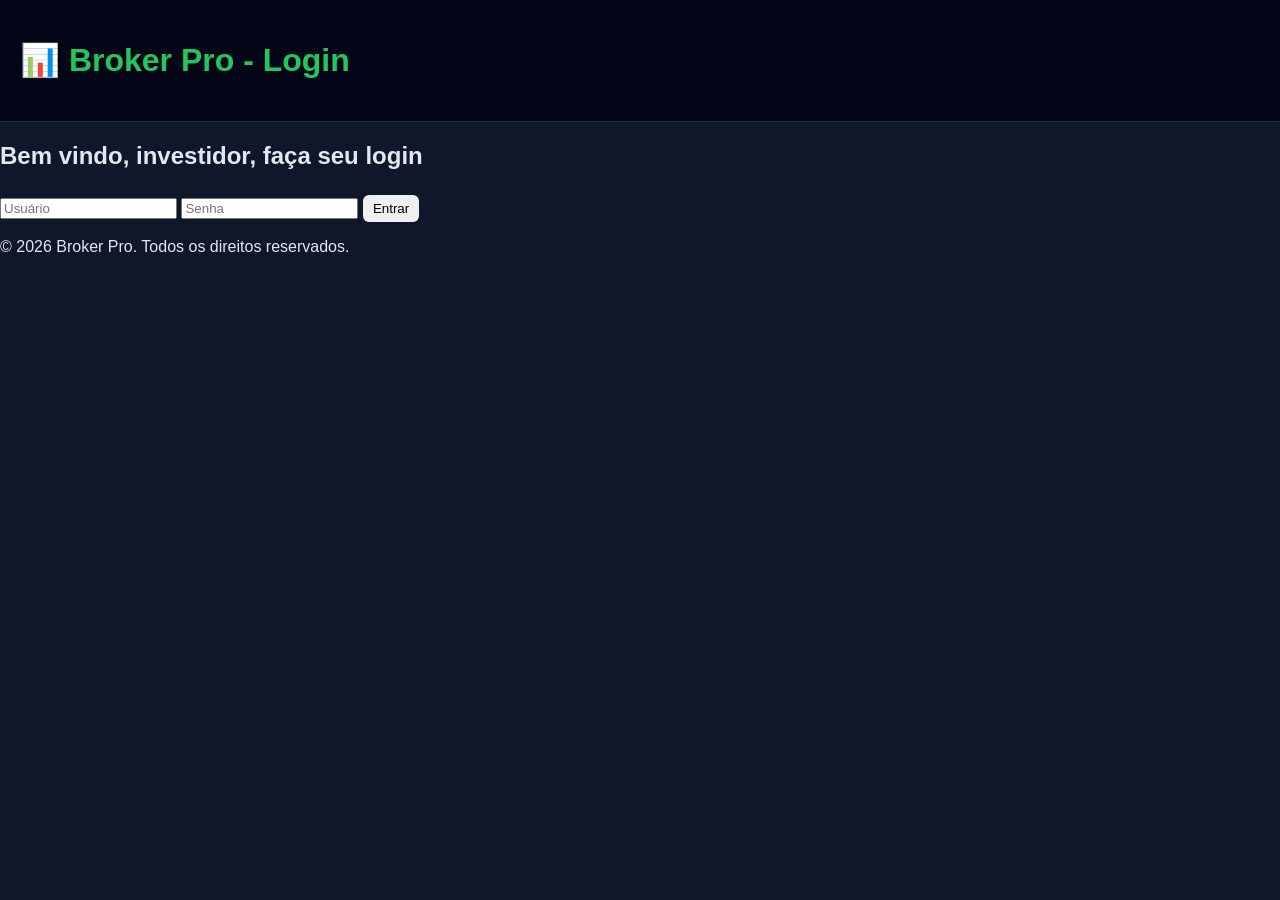
==== login.html @ 835faa0b "login" ====
<!DOCTYPE html>
<html lang="pt-BR">
<head>
  <meta charset="UTF-8">
  <title>Broker Pro</title>
  <link rel="stylesheet" href="style.css">
</head>
<body>

  <header class="login-centra">
    <h1>📊 Broker Pro - Login</h1>
  </header>

  <section class="login-form">
    <h2>Bem vindo, investidor, faça seu login</h2>
      <form class = formpadrao>
        <input class="input-login" type="text" id="username" placeholder="Usuário" required>
        <input class="input-login" type="password" id="password" placeholder="Senha" required>
        <button class="button-login" type="submit">Entrar</button>
      </form>
  </section>


  <script src="script.js"></script>

  <footer>
    <p>&copy; 2026 Broker Pro. Todos os direitos reservados.</p>
  </footer>
</body>
</html>
---- style.css ----
body {
  margin: 0;
  font-family: 'Segoe UI', Arial;
  background: #0f172a;
  color: #e2e8f0;
}

header {
  display: flex;
  justify-content: space-between;
  align-items: center;
  padding: 20px;
  background: #020617;
  border-bottom: 1px solid #1e293b;
}

h1 {
  color: #22c55e;
}

.saldo-box {
  font-size: 18px;
  background: #020617;
  padding: 10px 20px;
  border-radius: 10px;
  border: 1px solid #1e293b;
}

main {
  display: flex;
  gap: 20px;
  padding: 20px;
}

section {
  flex: 1;
}

.grid {
  display: grid;
  grid-template-columns: repeat(auto-fill, minmax(200px, 1fr));
  gap: 15px;
}

.card {
  background: #020617;
  padding: 15px;
  border-radius: 12px;
  border: 1px solid #1e293b;
  transition: 0.2s;
}

.card:hover {
  transform: scale(1.02);
}

.nome {
  font-size: 18px;
  font-weight: bold;
}

.preco {
  margin: 10px 0;
  font-size: 16px;
}

.variacao.up {
  color: #22c55e;
}

.variacao.down {
  color: #ef4444;
}

button {
  margin-top: 5px;
  padding: 6px 10px;
  border: none;
  border-radius: 6px;
  cursor: pointer;
}

.buy {
  background: #22c55e;
  color: white;
}

.sell {
  background: #ef4444;
  color: white;
}

.carteira-item {
  background: #020617;
  padding: 10px;
  border-radius: 10px;
  margin-bottom: 10px;
  border: 1px solid #1e293b;
}
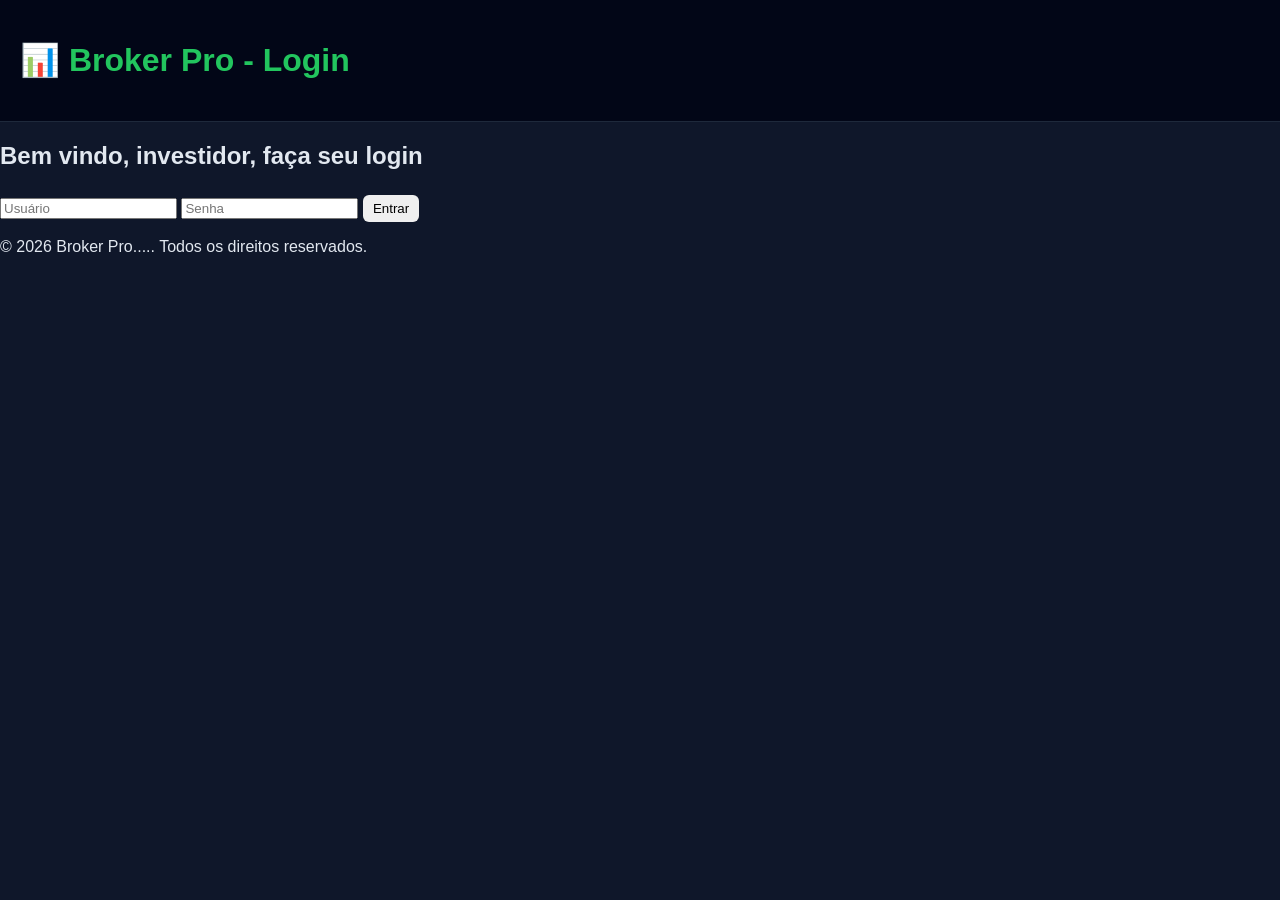
==== commit 529cf553: "teste" ====
--- a/login.html
+++ b/login.html
@@ -24,7 +24,7 @@
   <script src="script.js"></script>
 
   <footer>
-    <p>&copy; 2026 Broker Pro. Todos os direitos reservados.</p>
+    <p>&copy; 2026 Broker Pro..... Todos os direitos reservados.</p>
   </footer>
 </body>
 </html>
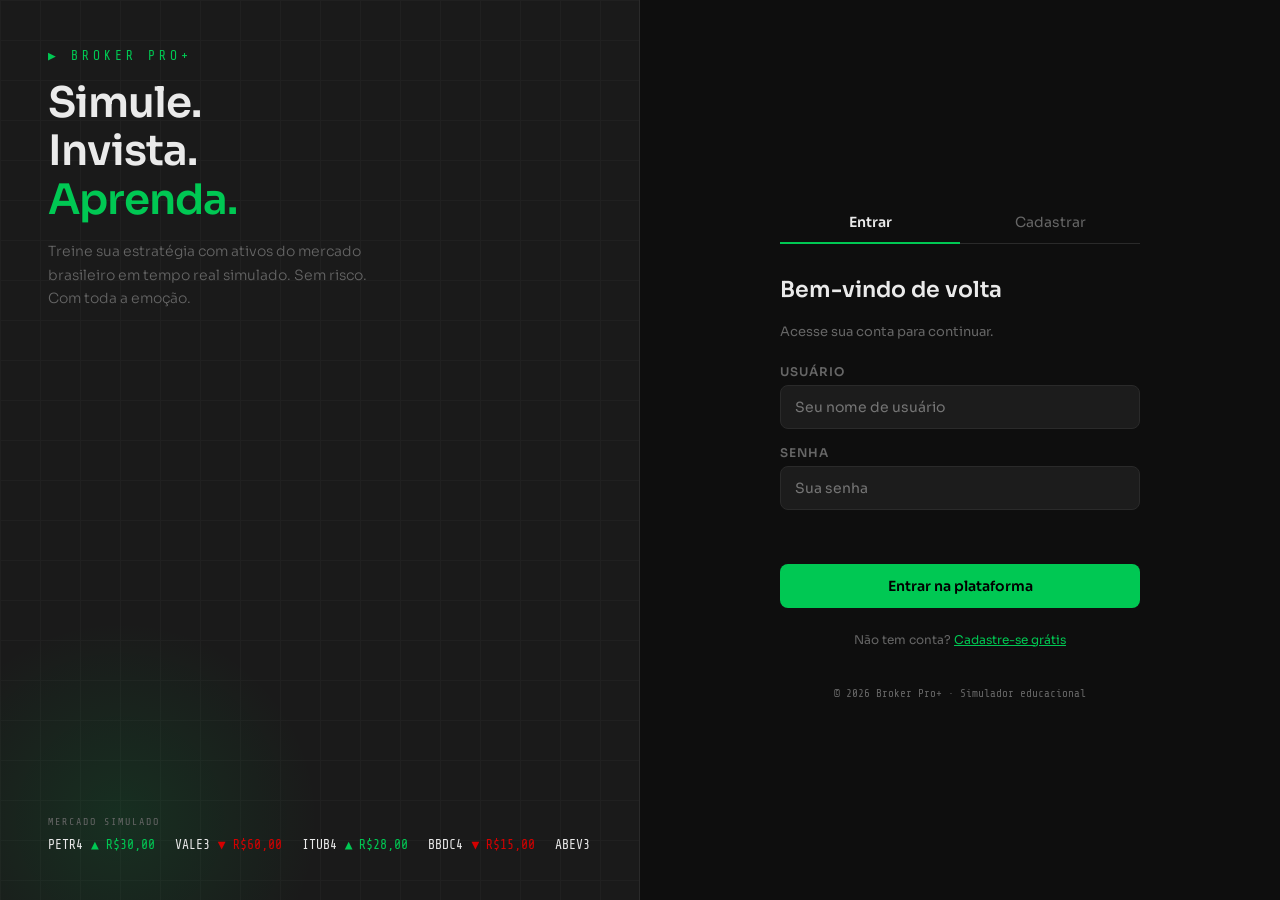
==== commit 666efa2e: "login 2.0" ====
--- a/login.html
+++ b/login.html
@@ -2,29 +2,550 @@
 <html lang="pt-BR">
 <head>
   <meta charset="UTF-8">
-  <title>Broker Pro</title>
-  <link rel="stylesheet" href="style.css">
+  <meta name="viewport" content="width=device-width, initial-scale=1.0">
+  <title>Broker Pro+ | Acesso</title>
+  <link rel="preconnect" href="https://fonts.googleapis.com">
+  <link href="https://fonts.googleapis.com/css2?family=Share+Tech+Mono&family=Sora:wght@300;400;600&display=swap" rel="stylesheet">
+  <style>
+    /* ─── RESET / BASE ─────────────────────────────────────── */
+    *, *::before, *::after { box-sizing: border-box; margin: 0; padding: 0; }
+
+    :root {
+      --bg:       #0e0e0e;
+      --surface:  #1a1a1a;
+      --card:     #1c1c1c;
+      --border:   #2a2a2a;
+      --accent:   #00c853;
+      --accent-d: #00963e;
+      --danger:   #d50000;
+      --text:     #eaeaea;
+      --muted:    #666;
+      --mono:     'Share Tech Mono', monospace;
+      --sans:     'Sora', sans-serif;
+    }
+
+    body {
+      font-family: var(--sans);
+      background: var(--bg);
+      color: var(--text);
+      min-height: 100vh;
+      display: grid;
+      grid-template-columns: 1fr 1fr;
+    }
+
+    /* ─── LEFT PANEL ────────────────────────────────────────── */
+    .panel-left {
+      background: var(--surface);
+      border-right: 1px solid var(--border);
+      display: flex;
+      flex-direction: column;
+      justify-content: space-between;
+      padding: 48px;
+      position: relative;
+      overflow: hidden;
+    }
+
+    /* Decorative grid lines */
+    .panel-left::before {
+      content: '';
+      position: absolute;
+      inset: 0;
+      background-image:
+        linear-gradient(var(--border) 1px, transparent 1px),
+        linear-gradient(90deg, var(--border) 1px, transparent 1px);
+      background-size: 40px 40px;
+      opacity: 0.4;
+    }
+
+    /* Glowing accent circle */
+    .panel-left::after {
+      content: '';
+      position: absolute;
+      bottom: -120px;
+      left: -80px;
+      width: 400px;
+      height: 400px;
+      border-radius: 50%;
+      background: radial-gradient(circle, rgba(0,200,83,0.12) 0%, transparent 70%);
+      pointer-events: none;
+    }
+
+    .brand {
+      position: relative;
+      z-index: 1;
+    }
+
+    .brand-logo {
+      font-family: var(--mono);
+      font-size: 13px;
+      color: var(--accent);
+      letter-spacing: 4px;
+      text-transform: uppercase;
+      margin-bottom: 16px;
+    }
+
+    .brand-title {
+      font-size: 42px;
+      font-weight: 600;
+      line-height: 1.15;
+      letter-spacing: -1px;
+    }
+
+    .brand-title span {
+      color: var(--accent);
+    }
+
+    .brand-sub {
+      margin-top: 16px;
+      font-size: 14px;
+      font-weight: 300;
+      color: var(--muted);
+      line-height: 1.7;
+      max-width: 320px;
+    }
+
+    /* Ticker tape */
+    .ticker-wrap {
+      position: relative;
+      z-index: 1;
+      overflow: hidden;
+    }
+
+    .ticker-label {
+      font-family: var(--mono);
+      font-size: 10px;
+      color: var(--muted);
+      letter-spacing: 2px;
+      margin-bottom: 10px;
+    }
+
+    .ticker-row {
+      display: flex;
+      gap: 20px;
+      animation: ticker-scroll 18s linear infinite;
+      white-space: nowrap;
+    }
+
+    @keyframes ticker-scroll {
+      0%   { transform: translateX(0); }
+      100% { transform: translateX(-50%); }
+    }
+
+    .ticker-item {
+      font-family: var(--mono);
+      font-size: 13px;
+      display: flex;
+      align-items: center;
+      gap: 8px;
+      flex-shrink: 0;
+    }
+
+    .ticker-name { color: var(--text); }
+    .ticker-up   { color: var(--accent); }
+    .ticker-dn   { color: var(--danger); }
+
+    /* ─── RIGHT PANEL ───────────────────────────────────────── */
+    .panel-right {
+      display: flex;
+      flex-direction: column;
+      justify-content: center;
+      align-items: center;
+      padding: 48px 64px;
+    }
+
+    .form-container {
+      width: 100%;
+      max-width: 360px;
+    }
+
+    /* Tab switcher */
+    .tabs {
+      display: flex;
+      gap: 0;
+      margin-bottom: 32px;
+      border-bottom: 1px solid var(--border);
+    }
+
+    .tab-btn {
+      flex: 1;
+      background: none;
+      border: none;
+      color: var(--muted);
+      font-family: var(--sans);
+      font-size: 14px;
+      font-weight: 400;
+      padding: 12px;
+      cursor: pointer;
+      position: relative;
+      transition: color 0.2s;
+    }
+
+    .tab-btn::after {
+      content: '';
+      position: absolute;
+      bottom: -1px;
+      left: 0;
+      right: 0;
+      height: 2px;
+      background: var(--accent);
+      transform: scaleX(0);
+      transition: transform 0.25s;
+    }
+
+    .tab-btn.active {
+      color: var(--text);
+      font-weight: 600;
+    }
+
+    .tab-btn.active::after {
+      transform: scaleX(1);
+    }
+
+    /* Forms */
+    .form-panel {
+      display: none;
+      flex-direction: column;
+      gap: 16px;
+      animation: fade-in 0.25s ease;
+    }
+
+    .form-panel.active {
+      display: flex;
+    }
+
+    @keyframes fade-in {
+      from { opacity: 0; transform: translateY(8px); }
+      to   { opacity: 1; transform: translateY(0); }
+    }
+
+    .form-title {
+      font-size: 22px;
+      font-weight: 600;
+      margin-bottom: 4px;
+    }
+
+    .form-subtitle {
+      font-size: 13px;
+      color: var(--muted);
+      margin-bottom: 8px;
+    }
+
+    .field-group {
+      display: flex;
+      flex-direction: column;
+      gap: 6px;
+    }
+
+    .field-group label {
+      font-size: 12px;
+      font-weight: 600;
+      letter-spacing: 1px;
+      text-transform: uppercase;
+      color: var(--muted);
+    }
+
+    .field-group input {
+      background: var(--card);
+      border: 1px solid var(--border);
+      border-radius: 8px;
+      color: var(--text);
+      font-family: var(--sans);
+      font-size: 14px;
+      padding: 12px 14px;
+      width: 100%;
+      transition: border-color 0.2s, box-shadow 0.2s;
+      outline: none;
+    }
+
+    .field-group input:focus {
+      border-color: var(--accent);
+      box-shadow: 0 0 0 3px rgba(0,200,83,0.12);
+    }
+
+    .btn-primary {
+      background: var(--accent);
+      color: #000;
+      font-family: var(--sans);
+      font-size: 14px;
+      font-weight: 600;
+      border: none;
+      border-radius: 8px;
+      padding: 13px;
+      cursor: pointer;
+      width: 100%;
+      transition: background 0.2s, transform 0.1s;
+      margin-top: 4px;
+    }
+
+    .btn-primary:hover  { background: var(--accent-d); }
+    .btn-primary:active { transform: scale(0.98); }
+
+    /* Message */
+    .msg {
+      font-size: 13px;
+      min-height: 18px;
+      text-align: center;
+      border-radius: 6px;
+      padding: 6px 0;
+      opacity: 0;
+      transition: opacity 0.3s;
+    }
+
+    .msg.visible { opacity: 1; }
+    .msg.ok      { color: var(--accent); }
+    .msg.err     { color: var(--danger); }
+
+    /* Footer link */
+    .alt-link {
+      text-align: center;
+      font-size: 12px;
+      color: var(--muted);
+      margin-top: 8px;
+    }
+
+    .alt-link button {
+      background: none;
+      border: none;
+      color: var(--accent);
+      font-family: var(--sans);
+      font-size: 12px;
+      cursor: pointer;
+      text-decoration: underline;
+    }
+
+    /* Bottom credit */
+    .credit {
+      margin-top: 40px;
+      font-family: var(--mono);
+      font-size: 11px;
+      color: var(--muted);
+      text-align: center;
+    }
+
+    /* ─── RESPONSIVE ────────────────────────────────────────── */
+    @media (max-width: 720px) {
+      body { grid-template-columns: 1fr; }
+      .panel-left { display: none; }
+      .panel-right { padding: 40px 24px; }
+    }
+  </style>
+    <script>
+  const form = document.querySelector(".formpadrao");
+
+  form.addEventListener("submit", function(e) {
+    e.preventDefault();
+
+    const user = document.getElementById("username").value;
+    const pass = document.getElementById("password").value;
+
+    // validação simples
+    if (user === "admin" && pass === "123") {
+      window.location.href = "index.html";
+    } else {
+      alert("Login inválido");
+    }
+  });
+    </script>
 </head>
 <body>
 
-  <header class="login-centra">
-    <h1>📊 Broker Pro - Login</h1>
-  </header>
-
-  <section class="login-form">
-    <h2>Bem vindo, investidor, faça seu login</h2>
-      <form class = formpadrao>
-        <input class="input-login" type="text" id="username" placeholder="Usuário" required>
-        <input class="input-login" type="password" id="password" placeholder="Senha" required>
-        <button class="button-login" type="submit">Entrar</button>
-      </form>
-  </section>
-
-
-  <script src="script.js"></script>
-
-  <footer>
-    <p>&copy; 2026 Broker Pro..... Todos os direitos reservados.</p>
-  </footer>
+  <!-- ═══ LEFT PANEL ═══════════════════════════════════════════ -->
+  <div class="panel-left">
+
+    <div class="brand">
+      <p class="brand-logo">▶ Broker Pro+</p>
+      <h1 class="brand-title">Simule.<br>Invista.<br><span>Aprenda.</span></h1>
+      <p class="brand-sub">
+        Treine sua estratégia com ativos do mercado brasileiro em tempo real simulado.
+        Sem risco. Com toda a emoção.
+      </p>
+    </div>
+
+    <div class="ticker-wrap">
+      <p class="ticker-label">MERCADO SIMULADO</p>
+      <!-- duplicated for infinite scroll -->
+      <div class="ticker-row" id="tickerRow">
+        <span class="ticker-item"><span class="ticker-name">PETR4</span><span class="ticker-up">▲ R$30,00</span></span>
+        <span class="ticker-item"><span class="ticker-name">VALE3</span><span class="ticker-dn">▼ R$60,00</span></span>
+        <span class="ticker-item"><span class="ticker-name">ITUB4</span><span class="ticker-up">▲ R$28,00</span></span>
+        <span class="ticker-item"><span class="ticker-name">BBDC4</span><span class="ticker-dn">▼ R$15,00</span></span>
+        <span class="ticker-item"><span class="ticker-name">ABEV3</span><span class="ticker-up">▲ R$13,00</span></span>
+        <span class="ticker-item"><span class="ticker-name">WEGE3</span><span class="ticker-up">▲ R$40,00</span></span>
+        <span class="ticker-item"><span class="ticker-name">MGLU3</span><span class="ticker-dn">▼ R$ 5,00</span></span>
+        <!-- duplicate for seamless loop -->
+        <span class="ticker-item"><span class="ticker-name">PETR4</span><span class="ticker-up">▲ R$30,00</span></span>
+        <span class="ticker-item"><span class="ticker-name">VALE3</span><span class="ticker-dn">▼ R$60,00</span></span>
+        <span class="ticker-item"><span class="ticker-name">ITUB4</span><span class="ticker-up">▲ R$28,00</span></span>
+        <span class="ticker-item"><span class="ticker-name">BBDC4</span><span class="ticker-dn">▼ R$15,00</span></span>
+        <span class="ticker-item"><span class="ticker-name">ABEV3</span><span class="ticker-up">▲ R$13,00</span></span>
+        <span class="ticker-item"><span class="ticker-name">WEGE3</span><span class="ticker-up">▲ R$40,00</span></span>
+        <span class="ticker-item"><span class="ticker-name">MGLU3</span><span class="ticker-dn">▼ R$ 5,00</span></span>
+      </div>
+    </div>
+
+  </div>
+
+  <!-- ═══ RIGHT PANEL ══════════════════════════════════════════ -->
+  <div class="panel-right">
+    <div class="form-container">
+
+      <!-- Tabs -->
+      <div class="tabs">
+        <button class="tab-btn active" onclick="switchTab('login')">Entrar</button>
+        <button class="tab-btn" onclick="switchTab('register')">Cadastrar</button>
+      </div>
+
+      <!-- LOGIN FORM -->
+      <div class="form-panel active" id="panel-login">
+        <p class="form-title">Bem-vindo de volta</p>
+        <p class="form-subtitle">Acesse sua conta para continuar.</p>
+
+        <div class="field-group">
+          <label for="login-user">Usuário</label>
+          <input type="text" id="login-user" placeholder="Seu nome de usuário" autocomplete="username">
+        </div>
+
+        <div class="field-group">
+          <label for="login-pass">Senha</label>
+          <input type="password" id="login-pass" placeholder="Sua senha" autocomplete="current-password"
+                 onkeydown="if(event.key==='Enter') doLogin()">
+        </div>
+
+        <p class="msg" id="msg-login"></p>
+
+        <button class="btn-primary" onclick="doLogin()">Entrar na plataforma</button>
+
+        <p class="alt-link">
+          Não tem conta?
+          <button onclick="switchTab('register')">Cadastre-se grátis</button>
+        </p>
+      </div>
+
+      <!-- REGISTER FORM -->
+      <div class="form-panel" id="panel-register">
+        <p class="form-title">Criar conta</p>
+        <p class="form-subtitle">Você começa com R$ 10.000,00 de saldo virtual.</p>
+
+        <div class="field-group">
+          <label for="reg-user">Usuário</label>
+          <input type="text" id="reg-user" placeholder="Escolha um nome de usuário" autocomplete="username">
+        </div>
+
+        <div class="field-group">
+          <label for="reg-pass">Senha</label>
+          <input type="password" id="reg-pass" placeholder="Mínimo 6 caracteres para a senha" autocomplete="new-password"
+                 onkeydown="if(event.key==='Enter') doRegister()">
+        </div>
+
+        <p class="msg" id="msg-register"></p>
+
+        <button class="btn-primary" onclick="doRegister()">Criar minha conta</button>
+
+        <p class="alt-link">
+          Já tem conta?
+          <button onclick="switchTab('login')">Fazer login</button>
+        </p>
+      </div>
+
+      <p class="credit">© 2026 Broker Pro+ · Simulador educacional</p>
+    </div>
+  </div>
+
+  <script>
+    // ── Tab switcher ────────────────────────────────────────────
+    function switchTab(tab) {
+      document.querySelectorAll('.tab-btn').forEach((b, i) =>
+        b.classList.toggle('active', (tab === 'login' ? i === 0 : i === 1))
+      );
+      document.getElementById('panel-login').classList.toggle('active', tab === 'login');
+      document.getElementById('panel-register').classList.toggle('active', tab === 'register');
+      clearMsgs();
+    }
+
+    function clearMsgs() {
+      ['msg-login', 'msg-register'].forEach(id => {
+        const el = document.getElementById(id);
+        el.textContent = '';
+        el.className = 'msg';
+      });
+    }
+
+    function showMsg(id, text, type) {
+      const el = document.getElementById(id);
+      el.textContent = text;
+      el.className = `msg visible ${type}`;
+    }
+
+    // ── Auth helpers (mesmo formato do script.js) ───────────────
+    function getUsers() {
+      return JSON.parse(localStorage.getItem('users')) || {};
+    }
+
+    function saveUsers(users) {
+      localStorage.setItem('users', JSON.stringify(users));
+    }
+
+    // ── LOGIN ───────────────────────────────────────────────────
+    function doLogin() {
+      const u = document.getElementById('login-user').value.trim();
+      const p = document.getElementById('login-pass').value;
+
+      if (!u || !p) {
+        showMsg('msg-login', 'Preencha usuário e senha.', 'err');
+        return;
+      }
+
+      const users = getUsers();
+
+      if (users[u] && users[u].senha === p) {
+        // Armazena sessão e redireciona
+        sessionStorage.setItem('currentUser', u);
+        window.location.href = 'index.html';
+      } else {
+        showMsg('msg-login', 'Usuário ou senha incorretos.', 'err');
+      }
+    }
+
+    // ── REGISTER ────────────────────────────────────────────────
+    function doRegister() {
+      const u = document.getElementById('reg-user').value.trim();
+      const p = document.getElementById('reg-pass').value;
+
+      if (!u || !p) {
+        showMsg('msg-register', 'Preencha todos os campos.', 'err');
+        return;
+      }
+
+      if (p.length < 6) {
+        showMsg('msg-register', 'A senha precisa ter ao menos 6 caracteres.', 'err');
+        return;
+      }
+
+      const users = getUsers();
+
+      if (users[u]) {
+        showMsg('msg-register', 'Esse usuário já existe.', 'err');
+        return;
+      }
+
+      users[u] = {
+        senha: p,
+        saldo: 10000,
+        saldoInicial: 10000,
+        carteira: {},
+        historico: []
+      };
+
+      saveUsers(users);
+      showMsg('msg-register', '✔ Conta criada! Faça seu login.', 'ok');
+
+      // Preenche o login automaticamente e troca de aba após 1s
+      setTimeout(() => {
+        document.getElementById('login-user').value = u;
+        document.getElementById('login-pass').value = '';
+        switchTab('login');
+      }, 1200);
+    }
+  </script>
 </body>
 </html>
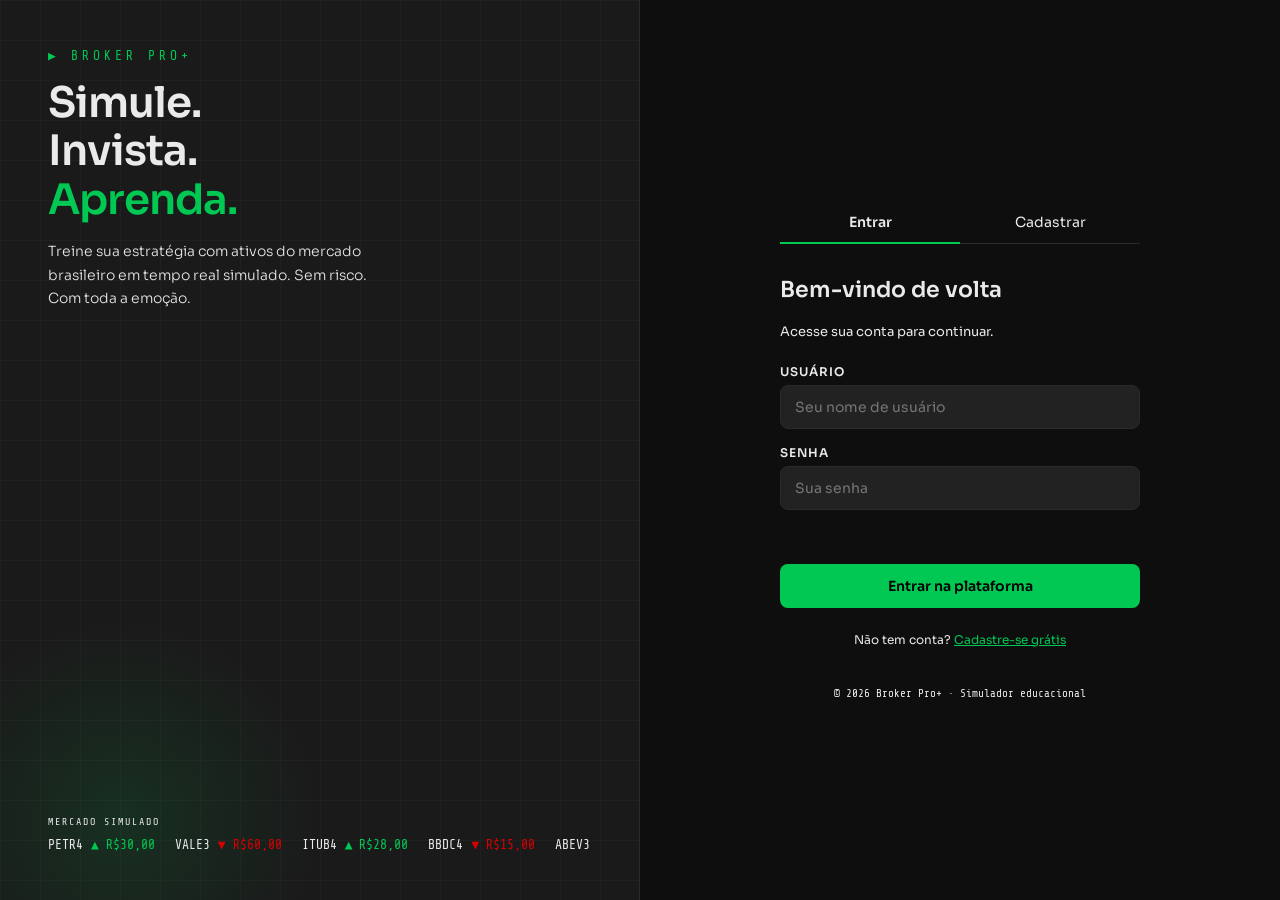
==== commit ee9ad559: "implementacao do mercado real" ====
--- a/login.html
+++ b/login.html
@@ -4,354 +4,11 @@
   <meta charset="UTF-8">
   <meta name="viewport" content="width=device-width, initial-scale=1.0">
   <title>Broker Pro+ | Acesso</title>
-  <link rel="preconnect" href="https://fonts.googleapis.com">
-  <link href="https://fonts.googleapis.com/css2?family=Share+Tech+Mono&family=Sora:wght@300;400;600&display=swap" rel="stylesheet">
-  <style>
-    /* ─── RESET / BASE ─────────────────────────────────────── */
-    *, *::before, *::after { box-sizing: border-box; margin: 0; padding: 0; }
-
-    :root {
-      --bg:       #0e0e0e;
-      --surface:  #1a1a1a;
-      --card:     #1c1c1c;
-      --border:   #2a2a2a;
-      --accent:   #00c853;
-      --accent-d: #00963e;
-      --danger:   #d50000;
-      --text:     #eaeaea;
-      --muted:    #666;
-      --mono:     'Share Tech Mono', monospace;
-      --sans:     'Sora', sans-serif;
-    }
-
-    body {
-      font-family: var(--sans);
-      background: var(--bg);
-      color: var(--text);
-      min-height: 100vh;
-      display: grid;
-      grid-template-columns: 1fr 1fr;
-    }
-
-    /* ─── LEFT PANEL ────────────────────────────────────────── */
-    .panel-left {
-      background: var(--surface);
-      border-right: 1px solid var(--border);
-      display: flex;
-      flex-direction: column;
-      justify-content: space-between;
-      padding: 48px;
-      position: relative;
-      overflow: hidden;
-    }
-
-    /* Decorative grid lines */
-    .panel-left::before {
-      content: '';
-      position: absolute;
-      inset: 0;
-      background-image:
-        linear-gradient(var(--border) 1px, transparent 1px),
-        linear-gradient(90deg, var(--border) 1px, transparent 1px);
-      background-size: 40px 40px;
-      opacity: 0.4;
-    }
-
-    /* Glowing accent circle */
-    .panel-left::after {
-      content: '';
-      position: absolute;
-      bottom: -120px;
-      left: -80px;
-      width: 400px;
-      height: 400px;
-      border-radius: 50%;
-      background: radial-gradient(circle, rgba(0,200,83,0.12) 0%, transparent 70%);
-      pointer-events: none;
-    }
-
-    .brand {
-      position: relative;
-      z-index: 1;
-    }
-
-    .brand-logo {
-      font-family: var(--mono);
-      font-size: 13px;
-      color: var(--accent);
-      letter-spacing: 4px;
-      text-transform: uppercase;
-      margin-bottom: 16px;
-    }
-
-    .brand-title {
-      font-size: 42px;
-      font-weight: 600;
-      line-height: 1.15;
-      letter-spacing: -1px;
-    }
-
-    .brand-title span {
-      color: var(--accent);
-    }
-
-    .brand-sub {
-      margin-top: 16px;
-      font-size: 14px;
-      font-weight: 300;
-      color: var(--muted);
-      line-height: 1.7;
-      max-width: 320px;
-    }
-
-    /* Ticker tape */
-    .ticker-wrap {
-      position: relative;
-      z-index: 1;
-      overflow: hidden;
-    }
-
-    .ticker-label {
-      font-family: var(--mono);
-      font-size: 10px;
-      color: var(--muted);
-      letter-spacing: 2px;
-      margin-bottom: 10px;
-    }
-
-    .ticker-row {
-      display: flex;
-      gap: 20px;
-      animation: ticker-scroll 18s linear infinite;
-      white-space: nowrap;
-    }
-
-    @keyframes ticker-scroll {
-      0%   { transform: translateX(0); }
-      100% { transform: translateX(-50%); }
-    }
-
-    .ticker-item {
-      font-family: var(--mono);
-      font-size: 13px;
-      display: flex;
-      align-items: center;
-      gap: 8px;
-      flex-shrink: 0;
-    }
-
-    .ticker-name { color: var(--text); }
-    .ticker-up   { color: var(--accent); }
-    .ticker-dn   { color: var(--danger); }
-
-    /* ─── RIGHT PANEL ───────────────────────────────────────── */
-    .panel-right {
-      display: flex;
-      flex-direction: column;
-      justify-content: center;
-      align-items: center;
-      padding: 48px 64px;
-    }
-
-    .form-container {
-      width: 100%;
-      max-width: 360px;
-    }
-
-    /* Tab switcher */
-    .tabs {
-      display: flex;
-      gap: 0;
-      margin-bottom: 32px;
-      border-bottom: 1px solid var(--border);
-    }
-
-    .tab-btn {
-      flex: 1;
-      background: none;
-      border: none;
-      color: var(--muted);
-      font-family: var(--sans);
-      font-size: 14px;
-      font-weight: 400;
-      padding: 12px;
-      cursor: pointer;
-      position: relative;
-      transition: color 0.2s;
-    }
-
-    .tab-btn::after {
-      content: '';
-      position: absolute;
-      bottom: -1px;
-      left: 0;
-      right: 0;
-      height: 2px;
-      background: var(--accent);
-      transform: scaleX(0);
-      transition: transform 0.25s;
-    }
-
-    .tab-btn.active {
-      color: var(--text);
-      font-weight: 600;
-    }
-
-    .tab-btn.active::after {
-      transform: scaleX(1);
-    }
-
-    /* Forms */
-    .form-panel {
-      display: none;
-      flex-direction: column;
-      gap: 16px;
-      animation: fade-in 0.25s ease;
-    }
-
-    .form-panel.active {
-      display: flex;
-    }
-
-    @keyframes fade-in {
-      from { opacity: 0; transform: translateY(8px); }
-      to   { opacity: 1; transform: translateY(0); }
-    }
-
-    .form-title {
-      font-size: 22px;
-      font-weight: 600;
-      margin-bottom: 4px;
-    }
-
-    .form-subtitle {
-      font-size: 13px;
-      color: var(--muted);
-      margin-bottom: 8px;
-    }
-
-    .field-group {
-      display: flex;
-      flex-direction: column;
-      gap: 6px;
-    }
-
-    .field-group label {
-      font-size: 12px;
-      font-weight: 600;
-      letter-spacing: 1px;
-      text-transform: uppercase;
-      color: var(--muted);
-    }
-
-    .field-group input {
-      background: var(--card);
-      border: 1px solid var(--border);
-      border-radius: 8px;
-      color: var(--text);
-      font-family: var(--sans);
-      font-size: 14px;
-      padding: 12px 14px;
-      width: 100%;
-      transition: border-color 0.2s, box-shadow 0.2s;
-      outline: none;
-    }
-
-    .field-group input:focus {
-      border-color: var(--accent);
-      box-shadow: 0 0 0 3px rgba(0,200,83,0.12);
-    }
-
-    .btn-primary {
-      background: var(--accent);
-      color: #000;
-      font-family: var(--sans);
-      font-size: 14px;
-      font-weight: 600;
-      border: none;
-      border-radius: 8px;
-      padding: 13px;
-      cursor: pointer;
-      width: 100%;
-      transition: background 0.2s, transform 0.1s;
-      margin-top: 4px;
-    }
-
-    .btn-primary:hover  { background: var(--accent-d); }
-    .btn-primary:active { transform: scale(0.98); }
-
-    /* Message */
-    .msg {
-      font-size: 13px;
-      min-height: 18px;
-      text-align: center;
-      border-radius: 6px;
-      padding: 6px 0;
-      opacity: 0;
-      transition: opacity 0.3s;
-    }
-
-    .msg.visible { opacity: 1; }
-    .msg.ok      { color: var(--accent); }
-    .msg.err     { color: var(--danger); }
-
-    /* Footer link */
-    .alt-link {
-      text-align: center;
-      font-size: 12px;
-      color: var(--muted);
-      margin-top: 8px;
-    }
-
-    .alt-link button {
-      background: none;
-      border: none;
-      color: var(--accent);
-      font-family: var(--sans);
-      font-size: 12px;
-      cursor: pointer;
-      text-decoration: underline;
-    }
-
-    /* Bottom credit */
-    .credit {
-      margin-top: 40px;
-      font-family: var(--mono);
-      font-size: 11px;
-      color: var(--muted);
-      text-align: center;
-    }
-
-    /* ─── RESPONSIVE ────────────────────────────────────────── */
-    @media (max-width: 720px) {
-      body { grid-template-columns: 1fr; }
-      .panel-left { display: none; }
-      .panel-right { padding: 40px 24px; }
-    }
-  </style>
-    <script>
-  const form = document.querySelector(".formpadrao");
-
-  form.addEventListener("submit", function(e) {
-    e.preventDefault();
-
-    const user = document.getElementById("username").value;
-    const pass = document.getElementById("password").value;
-
-    // validação simples
-    if (user === "admin" && pass === "123") {
-      window.location.href = "index.html";
-    } else {
-      alert("Login inválido");
-    }
-  });
-    </script>
+  <link rel="stylesheet" href="style.css">
+  <script src="script.js" defer></script>
 </head>
-<body>
-
-  <!-- ═══ LEFT PANEL ═══════════════════════════════════════════ -->
+<body class="login-body">
   <div class="panel-left">
-
     <div class="brand">
       <p class="brand-logo">▶ Broker Pro+</p>
       <h1 class="brand-title">Simule.<br>Invista.<br><span>Aprenda.</span></h1>
@@ -360,10 +17,8 @@
         Sem risco. Com toda a emoção.
       </p>
     </div>
-
     <div class="ticker-wrap">
       <p class="ticker-label">MERCADO SIMULADO</p>
-      <!-- duplicated for infinite scroll -->
       <div class="ticker-row" id="tickerRow">
         <span class="ticker-item"><span class="ticker-name">PETR4</span><span class="ticker-up">▲ R$30,00</span></span>
         <span class="ticker-item"><span class="ticker-name">VALE3</span><span class="ticker-dn">▼ R$60,00</span></span>
@@ -372,7 +27,6 @@
         <span class="ticker-item"><span class="ticker-name">ABEV3</span><span class="ticker-up">▲ R$13,00</span></span>
         <span class="ticker-item"><span class="ticker-name">WEGE3</span><span class="ticker-up">▲ R$40,00</span></span>
         <span class="ticker-item"><span class="ticker-name">MGLU3</span><span class="ticker-dn">▼ R$ 5,00</span></span>
-        <!-- duplicate for seamless loop -->
         <span class="ticker-item"><span class="ticker-name">PETR4</span><span class="ticker-up">▲ R$30,00</span></span>
         <span class="ticker-item"><span class="ticker-name">VALE3</span><span class="ticker-dn">▼ R$60,00</span></span>
         <span class="ticker-item"><span class="ticker-name">ITUB4</span><span class="ticker-up">▲ R$28,00</span></span>
@@ -382,170 +36,51 @@
         <span class="ticker-item"><span class="ticker-name">MGLU3</span><span class="ticker-dn">▼ R$ 5,00</span></span>
       </div>
     </div>
-
   </div>
-
-  <!-- ═══ RIGHT PANEL ══════════════════════════════════════════ -->
   <div class="panel-right">
     <div class="form-container">
-
-      <!-- Tabs -->
       <div class="tabs">
-        <button class="tab-btn active" onclick="switchTab('login')">Entrar</button>
-        <button class="tab-btn" onclick="switchTab('register')">Cadastrar</button>
+        <button class="tab-btn active" data-target="login">Entrar</button>
+        <button class="tab-btn" data-target="register">Cadastrar</button>
       </div>
-
-      <!-- LOGIN FORM -->
       <div class="form-panel active" id="panel-login">
         <p class="form-title">Bem-vindo de volta</p>
         <p class="form-subtitle">Acesse sua conta para continuar.</p>
-
         <div class="field-group">
           <label for="login-user">Usuário</label>
           <input type="text" id="login-user" placeholder="Seu nome de usuário" autocomplete="username">
         </div>
-
         <div class="field-group">
           <label for="login-pass">Senha</label>
-          <input type="password" id="login-pass" placeholder="Sua senha" autocomplete="current-password"
-                 onkeydown="if(event.key==='Enter') doLogin()">
+          <input type="password" id="login-pass" placeholder="Sua senha" autocomplete="current-password">
         </div>
-
         <p class="msg" id="msg-login"></p>
-
-        <button class="btn-primary" onclick="doLogin()">Entrar na plataforma</button>
-
+        <button id="btn-do-login" class="btn-primary">Entrar na plataforma</button>
         <p class="alt-link">
           Não tem conta?
-          <button onclick="switchTab('register')">Cadastre-se grátis</button>
+          <button id="link-to-register">Cadastre-se grátis</button>
         </p>
       </div>
-
-      <!-- REGISTER FORM -->
       <div class="form-panel" id="panel-register">
         <p class="form-title">Criar conta</p>
         <p class="form-subtitle">Você começa com R$ 10.000,00 de saldo virtual.</p>
-
         <div class="field-group">
           <label for="reg-user">Usuário</label>
           <input type="text" id="reg-user" placeholder="Escolha um nome de usuário" autocomplete="username">
         </div>
-
         <div class="field-group">
           <label for="reg-pass">Senha</label>
-          <input type="password" id="reg-pass" placeholder="Mínimo 6 caracteres para a senha" autocomplete="new-password"
-                 onkeydown="if(event.key==='Enter') doRegister()">
+          <input type="password" id="reg-pass" placeholder="Mínimo 6 caracteres" autocomplete="new-password">
         </div>
-
         <p class="msg" id="msg-register"></p>
-
-        <button class="btn-primary" onclick="doRegister()">Criar minha conta</button>
-
+        <button id="btn-do-register" class="btn-primary">Criar minha conta</button>
         <p class="alt-link">
           Já tem conta?
-          <button onclick="switchTab('login')">Fazer login</button>
+          <button id="link-to-login">Fazer login</button>
         </p>
       </div>
-
       <p class="credit">© 2026 Broker Pro+ · Simulador educacional</p>
     </div>
   </div>
-
-  <script>
-    // ── Tab switcher ────────────────────────────────────────────
-    function switchTab(tab) {
-      document.querySelectorAll('.tab-btn').forEach((b, i) =>
-        b.classList.toggle('active', (tab === 'login' ? i === 0 : i === 1))
-      );
-      document.getElementById('panel-login').classList.toggle('active', tab === 'login');
-      document.getElementById('panel-register').classList.toggle('active', tab === 'register');
-      clearMsgs();
-    }
-
-    function clearMsgs() {
-      ['msg-login', 'msg-register'].forEach(id => {
-        const el = document.getElementById(id);
-        el.textContent = '';
-        el.className = 'msg';
-      });
-    }
-
-    function showMsg(id, text, type) {
-      const el = document.getElementById(id);
-      el.textContent = text;
-      el.className = `msg visible ${type}`;
-    }
-
-    // ── Auth helpers (mesmo formato do script.js) ───────────────
-    function getUsers() {
-      return JSON.parse(localStorage.getItem('users')) || {};
-    }
-
-    function saveUsers(users) {
-      localStorage.setItem('users', JSON.stringify(users));
-    }
-
-    // ── LOGIN ───────────────────────────────────────────────────
-    function doLogin() {
-      const u = document.getElementById('login-user').value.trim();
-      const p = document.getElementById('login-pass').value;
-
-      if (!u || !p) {
-        showMsg('msg-login', 'Preencha usuário e senha.', 'err');
-        return;
-      }
-
-      const users = getUsers();
-
-      if (users[u] && users[u].senha === p) {
-        // Armazena sessão e redireciona
-        sessionStorage.setItem('currentUser', u);
-        window.location.href = 'index.html';
-      } else {
-        showMsg('msg-login', 'Usuário ou senha incorretos.', 'err');
-      }
-    }
-
-    // ── REGISTER ────────────────────────────────────────────────
-    function doRegister() {
-      const u = document.getElementById('reg-user').value.trim();
-      const p = document.getElementById('reg-pass').value;
-
-      if (!u || !p) {
-        showMsg('msg-register', 'Preencha todos os campos.', 'err');
-        return;
-      }
-
-      if (p.length < 6) {
-        showMsg('msg-register', 'A senha precisa ter ao menos 6 caracteres.', 'err');
-        return;
-      }
-
-      const users = getUsers();
-
-      if (users[u]) {
-        showMsg('msg-register', 'Esse usuário já existe.', 'err');
-        return;
-      }
-
-      users[u] = {
-        senha: p,
-        saldo: 10000,
-        saldoInicial: 10000,
-        carteira: {},
-        historico: []
-      };
-
-      saveUsers(users);
-      showMsg('msg-register', '✔ Conta criada! Faça seu login.', 'ok');
-
-      // Preenche o login automaticamente e troca de aba após 1s
-      setTimeout(() => {
-        document.getElementById('login-user').value = u;
-        document.getElementById('login-pass').value = '';
-        switchTab('login');
-      }, 1200);
-    }
-  </script>
 </body>
 </html>
--- a/style.css
+++ b/style.css
@@ -0,0 +1,408 @@
+@import url('https://fonts.googleapis.com/css2?family=Share+Tech+Mono&family=Sora:wght@300;400;600&display=swap');
+
+/* ─── RESET GERAL E VARIÁVEIS ─────────────────────────── */
+*, *::before, *::after { box-sizing: border-box; margin: 0; padding: 0; }
+
+:root {
+  --bg:       #0e0e0e;
+  --surface:  #1a1a1a;
+  --card:     #222222;
+  --border:   #2a2a2a;
+  --border-hover: #3a3a3a;
+  --accent:   #00c853;
+  --accent-d: #00963e;
+  --danger:   #d50000;
+  --danger-d: #b30000;
+  --text:     #eaeaea;
+  --text-muted: #888;
+  --mono:     'Share Tech Mono', monospace;
+  --sans:     'Sora', sans-serif;
+}
+
+/* ─── ESTILOS DO DASHBOARD (index.html) ────────────────── */
+.dashboard-body {
+  font-family: var(--sans);
+  background: var(--bg);
+  color: var(--text);
+  height: 100vh;
+  display: flex;
+  flex-direction: column;
+  overflow: hidden; /* Evita scroll na página toda, foca nas áreas internas */
+}
+
+/* Tipografia utilitária */
+.text-success { color: var(--accent) !important; }
+.text-danger { color: var(--danger) !important; }
+.text-muted { color: var(--text-muted); font-size: 13px; }
+.font-mono { font-family: var(--mono); }
+
+/* Botoes */
+button { font-family: var(--sans); cursor: pointer; transition: all 0.2s; }
+.btn-buy, .btn-sell, .btn-icon { border: none; border-radius: 4px; font-weight: 600; padding: 6px 12px; font-size: 12px; }
+.btn-buy { background: var(--accent); color: #000; }
+.btn-buy:hover { background: var(--accent-d); }
+.btn-sell { background: var(--danger); color: #fff; }
+.btn-sell:hover { background: var(--danger-d); }
+.btn-icon { background: var(--card); border: 1px solid var(--border); color: var(--text); padding: 6px 8px; }
+.btn-icon:hover { border-color: var(--accent); color: var(--accent); }
+.btn-outline { background: transparent; border: 1px solid var(--border); color: var(--text); border-radius: 6px; padding: 6px 16px; }
+.btn-outline:hover { background: var(--card); border-color: var(--text); }
+
+/* Topbar */
+.topbar {
+  display: flex;
+  justify-content: space-between;
+  align-items: center;
+  background: var(--surface);
+  padding: 12px 24px;
+  border-bottom: 1px solid var(--border);
+  height: 60px;
+}
+.user-controls { display: flex; align-items: center; gap: 20px; }
+.market-selector select { background: var(--card); color: var(--text); border: 1px solid var(--border); padding: 4px 8px; border-radius: 4px; font-family: var(--sans); outline: none; }
+.user-badge { font-weight: 600; color: var(--accent); }
+
+/* KPIs Banner */
+.kpi-banner {
+  display: grid;
+  grid-template-columns: repeat(auto-fit, minmax(200px, 1fr));
+  gap: 16px;
+  padding: 16px 24px;
+  background: var(--bg);
+}
+.kpi-card {
+  background: var(--surface);
+  border: 1px solid var(--border);
+  border-radius: 8px;
+  padding: 16px;
+  display: flex;
+  flex-direction: column;
+  gap: 8px;
+}
+.kpi-label { font-size: 12px; color: var(--text-muted); text-transform: uppercase; letter-spacing: 1px; }
+.kpi-value { font-family: var(--mono); font-size: 24px; font-weight: 600; }
+
+/* Main Grid */
+.dashboard-grid {
+  display: grid;
+  grid-template-columns: 320px 1fr 280px;
+  gap: 16px;
+  padding: 0 24px 24px 24px;
+  flex: 1;
+  overflow: hidden;
+}
+.panel {
+  background: var(--surface);
+  border: 1px solid var(--border);
+  border-radius: 8px;
+  display: flex;
+  flex-direction: column;
+  overflow: hidden;
+}
+.panel-header {
+  padding: 12px 16px;
+  border-bottom: 1px solid var(--border);
+  background: rgba(0,0,0,0.2);
+  display: flex;
+  justify-content: space-between;
+  align-items: center;
+}
+.panel-header h2 { font-size: 14px; font-weight: 600; text-transform: uppercase; letter-spacing: 0.5px; }
+.center-column { display: flex; flex-direction: column; gap: 16px; overflow: hidden; }
+
+/* Scrollbars personalizadas para os painéis */
+.ativos-list, .history-list, .table-responsive {
+  flex: 1;
+  overflow-y: auto;
+  padding: 12px;
+}
+::-webkit-scrollbar { width: 6px; height: 6px; }
+::-webkit-scrollbar-track { background: var(--bg); }
+::-webkit-scrollbar-thumb { background: var(--border); border-radius: 3px; }
+::-webkit-scrollbar-thumb:hover { background: var(--text-muted); }
+
+/* Itens de Mercado */
+.ativo-item {
+  background: var(--card);
+  border: 1px solid var(--border);
+  border-radius: 6px;
+  padding: 12px;
+  margin-bottom: 8px;
+  display: flex;
+  flex-direction: column;
+  gap: 8px;
+  transition: border-color 0.2s;
+}
+.ativo-item:hover { border-color: var(--border-hover); }
+.ativo-header { display: flex; justify-content: space-between; align-items: center; }
+.ativo-nome { font-weight: 600; font-size: 14px; }
+.ativo-preco { font-family: var(--mono); font-size: 16px; font-weight: 600; }
+.ativo-actions { display: flex; gap: 6px; align-items: center; }
+.ativo-actions input {
+  width: 60px; background: var(--bg); border: 1px solid var(--border); color: var(--text);
+  padding: 6px; border-radius: 4px; text-align: center; font-family: var(--mono); outline: none;
+}
+.ativo-actions input:focus { border-color: var(--accent); }
+
+/* Gráfico */
+.chart-panel { flex: 2; }
+.canvas-container { padding: 16px; height: 100%; width: 100%; position: relative; }
+
+/* Carteira Table */
+.portfolio-panel { flex: 1; }
+.portfolio-table { width: 100%; border-collapse: collapse; text-align: left; }
+.portfolio-table th, .portfolio-table td { padding: 10px; border-bottom: 1px solid var(--border); font-size: 13px; }
+.portfolio-table th { color: var(--text-muted); font-weight: 600; text-transform: uppercase; font-size: 11px; }
+.portfolio-table td.font-mono { font-size: 14px; }
+
+/* Histórico */
+.history-item {
+  font-size: 12px;
+  padding: 8px 10px;
+  border-left: 2px solid var(--border);
+  background: var(--card);
+  margin-bottom: 6px;
+  border-radius: 0 4px 4px 0;
+  font-family: var(--mono);
+}
+.history-item.compra { border-left-color: var(--accent); }
+.history-item.venda { border-left-color: var(--danger); }
+
+/* Responsividade Mínima 320px + */
+@media (max-width: 1024px) {
+  .dashboard-grid { grid-template-columns: 280px 1fr; overflow-y: auto; }
+  .history-panel { grid-column: 1 / -1; height: 250px; }
+  .dashboard-body { height: auto; overflow-y: auto; }
+}
+@media (max-width: 768px) {
+  .dashboard-grid { grid-template-columns: 1fr; }
+  .topbar { flex-direction: column; height: auto; gap: 12px; padding: 16px; }
+  .user-controls { width: 100%; justify-content: space-between; flex-wrap: wrap; }
+}
+
+/* ─── ESTILOS DO LOGIN (login.html) ────────────────────── */
+.login-body {
+  font-family: var(--sans);
+  background: var(--bg);
+  color: var(--text);
+  min-height: 100vh;
+  display: grid;
+  grid-template-columns: 1fr 1fr;
+}
+.login-body .panel-left {
+  background: var(--surface);
+  border-right: 1px solid var(--border);
+  display: flex;
+  flex-direction: column;
+  justify-content: space-between;
+  padding: 48px;
+  position: relative;
+  overflow: hidden;
+}
+.login-body .panel-left::before {
+  content: '';
+  position: absolute;
+  inset: 0;
+  background-image:
+    linear-gradient(var(--border) 1px, transparent 1px),
+    linear-gradient(90deg, var(--border) 1px, transparent 1px);
+  background-size: 40px 40px;
+  opacity: 0.4;
+}
+.login-body .panel-left::after {
+  content: '';
+  position: absolute;
+  bottom: -120px;
+  left: -80px;
+  width: 400px;
+  height: 400px;
+  border-radius: 50%;
+  background: radial-gradient(circle, rgba(0,200,83,0.12) 0%, transparent 70%);
+  pointer-events: none;
+}
+.brand { position: relative; z-index: 1; }
+.brand-logo {
+  font-family: var(--mono);
+  font-size: 13px;
+  color: var(--accent);
+  letter-spacing: 4px;
+  text-transform: uppercase;
+  margin-bottom: 16px;
+}
+.brand-title {
+  font-size: 42px;
+  font-weight: 600;
+  line-height: 1.15;
+  letter-spacing: -1px;
+}
+.brand-title span { color: var(--accent); }
+.brand-sub {
+  margin-top: 16px;
+  font-size: 14px;
+  font-weight: 300;
+  color: var(--muted);
+  line-height: 1.7;
+  max-width: 320px;
+}
+.ticker-wrap { position: relative; z-index: 1; overflow: hidden; }
+.ticker-label {
+  font-family: var(--mono);
+  font-size: 10px;
+  color: var(--muted);
+  letter-spacing: 2px;
+  margin-bottom: 10px;
+}
+.ticker-row {
+  display: flex;
+  gap: 20px;
+  animation: ticker-scroll 18s linear infinite;
+  white-space: nowrap;
+}
+@keyframes ticker-scroll {
+  0%   { transform: translateX(0); }
+  100% { transform: translateX(-50%); }
+}
+.ticker-item {
+  font-family: var(--mono);
+  font-size: 13px;
+  display: flex;
+  align-items: center;
+  gap: 8px;
+  flex-shrink: 0;
+}
+.ticker-name { color: var(--text); }
+.ticker-up   { color: var(--accent); }
+.ticker-dn   { color: var(--danger); }
+.login-body .panel-right {
+  display: flex;
+  flex-direction: column;
+  justify-content: center;
+  align-items: center;
+  padding: 48px 64px;
+}
+.form-container { width: 100%; max-width: 360px; }
+.tabs {
+  display: flex;
+  gap: 0;
+  margin-bottom: 32px;
+  border-bottom: 1px solid var(--border);
+}
+.tab-btn {
+  flex: 1;
+  background: none;
+  border: none;
+  color: var(--muted);
+  font-family: var(--sans);
+  font-size: 14px;
+  font-weight: 400;
+  padding: 12px;
+  cursor: pointer;
+  position: relative;
+  transition: color 0.2s;
+}
+.tab-btn::after {
+  content: '';
+  position: absolute;
+  bottom: -1px;
+  left: 0;
+  right: 0;
+  height: 2px;
+  background: var(--accent);
+  transform: scaleX(0);
+  transition: transform 0.25s;
+}
+.tab-btn.active { color: var(--text); font-weight: 600; }
+.tab-btn.active::after { transform: scaleX(1); }
+.form-panel {
+  display: none;
+  flex-direction: column;
+  gap: 16px;
+  animation: fade-in 0.25s ease;
+}
+.form-panel.active { display: flex; }
+@keyframes fade-in {
+  from { opacity: 0; transform: translateY(8px); }
+  to   { opacity: 1; transform: translateY(0); }
+}
+.form-title { font-size: 22px; font-weight: 600; margin-bottom: 4px; }
+.form-subtitle { font-size: 13px; color: var(--muted); margin-bottom: 8px; }
+.field-group { display: flex; flex-direction: column; gap: 6px; }
+.field-group label {
+  font-size: 12px;
+  font-weight: 600;
+  letter-spacing: 1px;
+  text-transform: uppercase;
+  color: var(--muted);
+}
+.field-group input {
+  background: var(--card);
+  border: 1px solid var(--border);
+  border-radius: 8px;
+  color: var(--text);
+  font-family: var(--sans);
+  font-size: 14px;
+  padding: 12px 14px;
+  width: 100%;
+  transition: border-color 0.2s, box-shadow 0.2s;
+  outline: none;
+}
+.field-group input:focus {
+  border-color: var(--accent);
+  box-shadow: 0 0 0 3px rgba(0,200,83,0.12);
+}
+.btn-primary {
+  background: var(--accent);
+  color: #000;
+  font-family: var(--sans);
+  font-size: 14px;
+  font-weight: 600;
+  border: none;
+  border-radius: 8px;
+  padding: 13px;
+  cursor: pointer;
+  width: 100%;
+  transition: background 0.2s, transform 0.1s;
+  margin-top: 4px;
+}
+.btn-primary:hover  { background: var(--accent-d); }
+.btn-primary:active { transform: scale(0.98); }
+.msg {
+  font-size: 13px;
+  min-height: 18px;
+  text-align: center;
+  border-radius: 6px;
+  padding: 6px 0;
+  opacity: 0;
+  transition: opacity 0.3s;
+}
+.msg.visible { opacity: 1; }
+.msg.ok      { color: var(--accent); }
+.msg.err     { color: var(--danger); }
+.alt-link {
+  text-align: center;
+  font-size: 12px;
+  color: var(--muted);
+  margin-top: 8px;
+}
+.alt-link button {
+  background: none;
+  border: none;
+  color: var(--accent);
+  font-family: var(--sans);
+  font-size: 12px;
+  cursor: pointer;
+  text-decoration: underline;
+}
+.credit {
+  margin-top: 40px;
+  font-family: var(--mono);
+  font-size: 11px;
+  color: var(--muted);
+  text-align: center;
+}
+
+@media (max-width: 720px) {
+  .login-body { grid-template-columns: 1fr; }
+  .login-body .panel-left { display: none; }
+  .login-body .panel-right { padding: 40px 24px; }
+}
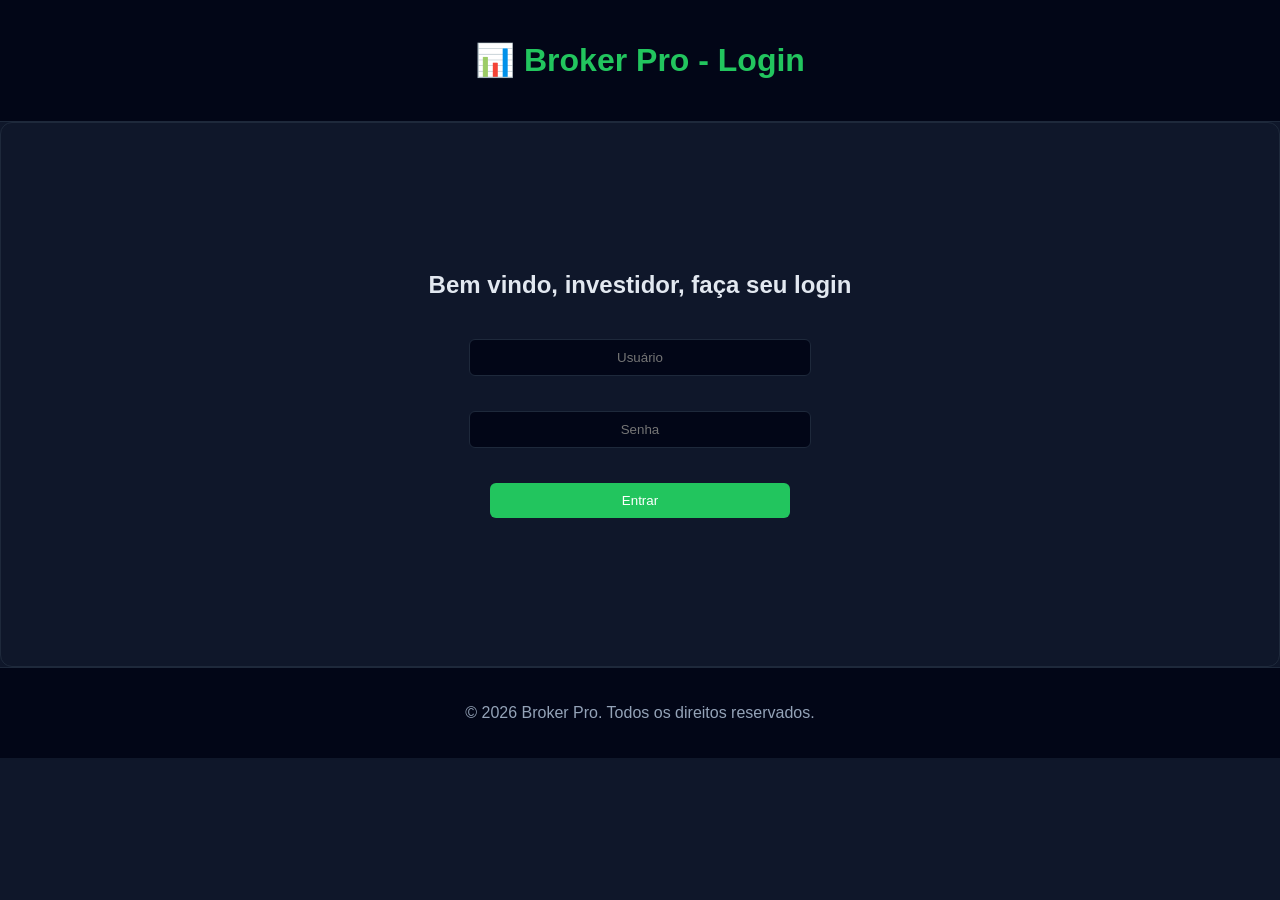
==== commit 1b414de7: "versao mercado real" ====
--- a/login.html
+++ b/login.html
@@ -1,86 +1,30 @@
-<!DOCTYPE html>
-<html lang="pt-BR">
-<head>
-  <meta charset="UTF-8">
-  <meta name="viewport" content="width=device-width, initial-scale=1.0">
-  <title>Broker Pro+ | Acesso</title>
-  <link rel="stylesheet" href="style.css">
-  <script src="script.js" defer></script>
-</head>
-<body class="login-body">
-  <div class="panel-left">
-    <div class="brand">
-      <p class="brand-logo">▶ Broker Pro+</p>
-      <h1 class="brand-title">Simule.<br>Invista.<br><span>Aprenda.</span></h1>
-      <p class="brand-sub">
-        Treine sua estratégia com ativos do mercado brasileiro em tempo real simulado.
-        Sem risco. Com toda a emoção.
-      </p>
-    </div>
-    <div class="ticker-wrap">
-      <p class="ticker-label">MERCADO SIMULADO</p>
-      <div class="ticker-row" id="tickerRow">
-        <span class="ticker-item"><span class="ticker-name">PETR4</span><span class="ticker-up">▲ R$30,00</span></span>
-        <span class="ticker-item"><span class="ticker-name">VALE3</span><span class="ticker-dn">▼ R$60,00</span></span>
-        <span class="ticker-item"><span class="ticker-name">ITUB4</span><span class="ticker-up">▲ R$28,00</span></span>
-        <span class="ticker-item"><span class="ticker-name">BBDC4</span><span class="ticker-dn">▼ R$15,00</span></span>
-        <span class="ticker-item"><span class="ticker-name">ABEV3</span><span class="ticker-up">▲ R$13,00</span></span>
-        <span class="ticker-item"><span class="ticker-name">WEGE3</span><span class="ticker-up">▲ R$40,00</span></span>
-        <span class="ticker-item"><span class="ticker-name">MGLU3</span><span class="ticker-dn">▼ R$ 5,00</span></span>
-        <span class="ticker-item"><span class="ticker-name">PETR4</span><span class="ticker-up">▲ R$30,00</span></span>
-        <span class="ticker-item"><span class="ticker-name">VALE3</span><span class="ticker-dn">▼ R$60,00</span></span>
-        <span class="ticker-item"><span class="ticker-name">ITUB4</span><span class="ticker-up">▲ R$28,00</span></span>
-        <span class="ticker-item"><span class="ticker-name">BBDC4</span><span class="ticker-dn">▼ R$15,00</span></span>
-        <span class="ticker-item"><span class="ticker-name">ABEV3</span><span class="ticker-up">▲ R$13,00</span></span>
-        <span class="ticker-item"><span class="ticker-name">WEGE3</span><span class="ticker-up">▲ R$40,00</span></span>
-        <span class="ticker-item"><span class="ticker-name">MGLU3</span><span class="ticker-dn">▼ R$ 5,00</span></span>
-      </div>
-    </div>
-  </div>
-  <div class="panel-right">
-    <div class="form-container">
-      <div class="tabs">
-        <button class="tab-btn active" data-target="login">Entrar</button>
-        <button class="tab-btn" data-target="register">Cadastrar</button>
-      </div>
-      <div class="form-panel active" id="panel-login">
-        <p class="form-title">Bem-vindo de volta</p>
-        <p class="form-subtitle">Acesse sua conta para continuar.</p>
-        <div class="field-group">
-          <label for="login-user">Usuário</label>
-          <input type="text" id="login-user" placeholder="Seu nome de usuário" autocomplete="username">
-        </div>
-        <div class="field-group">
-          <label for="login-pass">Senha</label>
-          <input type="password" id="login-pass" placeholder="Sua senha" autocomplete="current-password">
-        </div>
-        <p class="msg" id="msg-login"></p>
-        <button id="btn-do-login" class="btn-primary">Entrar na plataforma</button>
-        <p class="alt-link">
-          Não tem conta?
-          <button id="link-to-register">Cadastre-se grátis</button>
-        </p>
-      </div>
-      <div class="form-panel" id="panel-register">
-        <p class="form-title">Criar conta</p>
-        <p class="form-subtitle">Você começa com R$ 10.000,00 de saldo virtual.</p>
-        <div class="field-group">
-          <label for="reg-user">Usuário</label>
-          <input type="text" id="reg-user" placeholder="Escolha um nome de usuário" autocomplete="username">
-        </div>
-        <div class="field-group">
-          <label for="reg-pass">Senha</label>
-          <input type="password" id="reg-pass" placeholder="Mínimo 6 caracteres" autocomplete="new-password">
-        </div>
-        <p class="msg" id="msg-register"></p>
-        <button id="btn-do-register" class="btn-primary">Criar minha conta</button>
-        <p class="alt-link">
-          Já tem conta?
-          <button id="link-to-login">Fazer login</button>
-        </p>
-      </div>
-      <p class="credit">© 2026 Broker Pro+ · Simulador educacional</p>
-    </div>
-  </div>
-</body>
+<!DOCTYPE html>
+<html lang="pt-BR">
+<head>
+  <meta charset="UTF-8">
+  <title>Broker Pro</title>
+  <link rel="stylesheet" href="style.css">
+</head>
+<body>
+
+  <header class="login-centra">
+    <h1>📊 Broker Pro - Login</h1>
+  </header>
+
+  <section class="login-form">
+    <h2>Bem vindo, investidor, faça seu login</h2>
+      <form class = formpadrao>
+        <input class="input-login" type="text" id="username" placeholder="Usuário" required>
+        <input class="input-login" type="password" id="password" placeholder="Senha" required>
+        <button class="button-login" type="submit">Entrar</button>
+      </form>
+  </section>
+
+
+  <script src="script.js"></script>
+
+  <footer>
+    <p>&copy; 2026 Broker Pro. Todos os direitos reservados.</p>
+  </footer>
+</body>
 </html>
--- a/style.css
+++ b/style.css
@@ -1,408 +1,649 @@
-@import url('https://fonts.googleapis.com/css2?family=Share+Tech+Mono&family=Sora:wght@300;400;600&display=swap');
-
-/* ─── RESET GERAL E VARIÁVEIS ─────────────────────────── */
-*, *::before, *::after { box-sizing: border-box; margin: 0; padding: 0; }
-
-:root {
-  --bg:       #0e0e0e;
-  --surface:  #1a1a1a;
-  --card:     #222222;
-  --border:   #2a2a2a;
-  --border-hover: #3a3a3a;
-  --accent:   #00c853;
-  --accent-d: #00963e;
-  --danger:   #d50000;
-  --danger-d: #b30000;
-  --text:     #eaeaea;
-  --text-muted: #888;
-  --mono:     'Share Tech Mono', monospace;
-  --sans:     'Sora', sans-serif;
-}
-
-/* ─── ESTILOS DO DASHBOARD (index.html) ────────────────── */
-.dashboard-body {
-  font-family: var(--sans);
-  background: var(--bg);
-  color: var(--text);
-  height: 100vh;
-  display: flex;
-  flex-direction: column;
-  overflow: hidden; /* Evita scroll na página toda, foca nas áreas internas */
-}
-
-/* Tipografia utilitária */
-.text-success { color: var(--accent) !important; }
-.text-danger { color: var(--danger) !important; }
-.text-muted { color: var(--text-muted); font-size: 13px; }
-.font-mono { font-family: var(--mono); }
-
-/* Botoes */
-button { font-family: var(--sans); cursor: pointer; transition: all 0.2s; }
-.btn-buy, .btn-sell, .btn-icon { border: none; border-radius: 4px; font-weight: 600; padding: 6px 12px; font-size: 12px; }
-.btn-buy { background: var(--accent); color: #000; }
-.btn-buy:hover { background: var(--accent-d); }
-.btn-sell { background: var(--danger); color: #fff; }
-.btn-sell:hover { background: var(--danger-d); }
-.btn-icon { background: var(--card); border: 1px solid var(--border); color: var(--text); padding: 6px 8px; }
-.btn-icon:hover { border-color: var(--accent); color: var(--accent); }
-.btn-outline { background: transparent; border: 1px solid var(--border); color: var(--text); border-radius: 6px; padding: 6px 16px; }
-.btn-outline:hover { background: var(--card); border-color: var(--text); }
-
-/* Topbar */
-.topbar {
-  display: flex;
-  justify-content: space-between;
-  align-items: center;
-  background: var(--surface);
-  padding: 12px 24px;
-  border-bottom: 1px solid var(--border);
-  height: 60px;
-}
-.user-controls { display: flex; align-items: center; gap: 20px; }
-.market-selector select { background: var(--card); color: var(--text); border: 1px solid var(--border); padding: 4px 8px; border-radius: 4px; font-family: var(--sans); outline: none; }
-.user-badge { font-weight: 600; color: var(--accent); }
-
-/* KPIs Banner */
-.kpi-banner {
-  display: grid;
-  grid-template-columns: repeat(auto-fit, minmax(200px, 1fr));
-  gap: 16px;
-  padding: 16px 24px;
-  background: var(--bg);
-}
-.kpi-card {
-  background: var(--surface);
-  border: 1px solid var(--border);
-  border-radius: 8px;
-  padding: 16px;
-  display: flex;
-  flex-direction: column;
-  gap: 8px;
-}
-.kpi-label { font-size: 12px; color: var(--text-muted); text-transform: uppercase; letter-spacing: 1px; }
-.kpi-value { font-family: var(--mono); font-size: 24px; font-weight: 600; }
-
-/* Main Grid */
-.dashboard-grid {
-  display: grid;
-  grid-template-columns: 320px 1fr 280px;
-  gap: 16px;
-  padding: 0 24px 24px 24px;
-  flex: 1;
-  overflow: hidden;
-}
-.panel {
-  background: var(--surface);
-  border: 1px solid var(--border);
-  border-radius: 8px;
-  display: flex;
-  flex-direction: column;
-  overflow: hidden;
-}
-.panel-header {
-  padding: 12px 16px;
-  border-bottom: 1px solid var(--border);
-  background: rgba(0,0,0,0.2);
-  display: flex;
-  justify-content: space-between;
-  align-items: center;
-}
-.panel-header h2 { font-size: 14px; font-weight: 600; text-transform: uppercase; letter-spacing: 0.5px; }
-.center-column { display: flex; flex-direction: column; gap: 16px; overflow: hidden; }
-
-/* Scrollbars personalizadas para os painéis */
-.ativos-list, .history-list, .table-responsive {
-  flex: 1;
-  overflow-y: auto;
-  padding: 12px;
-}
-::-webkit-scrollbar { width: 6px; height: 6px; }
-::-webkit-scrollbar-track { background: var(--bg); }
-::-webkit-scrollbar-thumb { background: var(--border); border-radius: 3px; }
-::-webkit-scrollbar-thumb:hover { background: var(--text-muted); }
-
-/* Itens de Mercado */
-.ativo-item {
-  background: var(--card);
-  border: 1px solid var(--border);
-  border-radius: 6px;
-  padding: 12px;
-  margin-bottom: 8px;
-  display: flex;
-  flex-direction: column;
-  gap: 8px;
-  transition: border-color 0.2s;
-}
-.ativo-item:hover { border-color: var(--border-hover); }
-.ativo-header { display: flex; justify-content: space-between; align-items: center; }
-.ativo-nome { font-weight: 600; font-size: 14px; }
-.ativo-preco { font-family: var(--mono); font-size: 16px; font-weight: 600; }
-.ativo-actions { display: flex; gap: 6px; align-items: center; }
-.ativo-actions input {
-  width: 60px; background: var(--bg); border: 1px solid var(--border); color: var(--text);
-  padding: 6px; border-radius: 4px; text-align: center; font-family: var(--mono); outline: none;
-}
-.ativo-actions input:focus { border-color: var(--accent); }
-
-/* Gráfico */
-.chart-panel { flex: 2; }
-.canvas-container { padding: 16px; height: 100%; width: 100%; position: relative; }
-
-/* Carteira Table */
-.portfolio-panel { flex: 1; }
-.portfolio-table { width: 100%; border-collapse: collapse; text-align: left; }
-.portfolio-table th, .portfolio-table td { padding: 10px; border-bottom: 1px solid var(--border); font-size: 13px; }
-.portfolio-table th { color: var(--text-muted); font-weight: 600; text-transform: uppercase; font-size: 11px; }
-.portfolio-table td.font-mono { font-size: 14px; }
-
-/* Histórico */
-.history-item {
-  font-size: 12px;
-  padding: 8px 10px;
-  border-left: 2px solid var(--border);
-  background: var(--card);
-  margin-bottom: 6px;
-  border-radius: 0 4px 4px 0;
-  font-family: var(--mono);
-}
-.history-item.compra { border-left-color: var(--accent); }
-.history-item.venda { border-left-color: var(--danger); }
-
-/* Responsividade Mínima 320px + */
-@media (max-width: 1024px) {
-  .dashboard-grid { grid-template-columns: 280px 1fr; overflow-y: auto; }
-  .history-panel { grid-column: 1 / -1; height: 250px; }
-  .dashboard-body { height: auto; overflow-y: auto; }
-}
-@media (max-width: 768px) {
-  .dashboard-grid { grid-template-columns: 1fr; }
-  .topbar { flex-direction: column; height: auto; gap: 12px; padding: 16px; }
-  .user-controls { width: 100%; justify-content: space-between; flex-wrap: wrap; }
-}
-
-/* ─── ESTILOS DO LOGIN (login.html) ────────────────────── */
-.login-body {
-  font-family: var(--sans);
-  background: var(--bg);
-  color: var(--text);
-  min-height: 100vh;
-  display: grid;
-  grid-template-columns: 1fr 1fr;
-}
-.login-body .panel-left {
-  background: var(--surface);
-  border-right: 1px solid var(--border);
-  display: flex;
-  flex-direction: column;
-  justify-content: space-between;
-  padding: 48px;
-  position: relative;
-  overflow: hidden;
-}
-.login-body .panel-left::before {
-  content: '';
-  position: absolute;
-  inset: 0;
-  background-image:
-    linear-gradient(var(--border) 1px, transparent 1px),
-    linear-gradient(90deg, var(--border) 1px, transparent 1px);
-  background-size: 40px 40px;
-  opacity: 0.4;
-}
-.login-body .panel-left::after {
-  content: '';
-  position: absolute;
-  bottom: -120px;
-  left: -80px;
-  width: 400px;
-  height: 400px;
-  border-radius: 50%;
-  background: radial-gradient(circle, rgba(0,200,83,0.12) 0%, transparent 70%);
-  pointer-events: none;
-}
-.brand { position: relative; z-index: 1; }
-.brand-logo {
-  font-family: var(--mono);
-  font-size: 13px;
-  color: var(--accent);
-  letter-spacing: 4px;
-  text-transform: uppercase;
-  margin-bottom: 16px;
-}
-.brand-title {
-  font-size: 42px;
-  font-weight: 600;
-  line-height: 1.15;
-  letter-spacing: -1px;
-}
-.brand-title span { color: var(--accent); }
-.brand-sub {
-  margin-top: 16px;
-  font-size: 14px;
-  font-weight: 300;
-  color: var(--muted);
-  line-height: 1.7;
-  max-width: 320px;
-}
-.ticker-wrap { position: relative; z-index: 1; overflow: hidden; }
-.ticker-label {
-  font-family: var(--mono);
-  font-size: 10px;
-  color: var(--muted);
-  letter-spacing: 2px;
-  margin-bottom: 10px;
-}
-.ticker-row {
-  display: flex;
-  gap: 20px;
-  animation: ticker-scroll 18s linear infinite;
-  white-space: nowrap;
-}
-@keyframes ticker-scroll {
-  0%   { transform: translateX(0); }
-  100% { transform: translateX(-50%); }
-}
-.ticker-item {
-  font-family: var(--mono);
-  font-size: 13px;
-  display: flex;
-  align-items: center;
-  gap: 8px;
-  flex-shrink: 0;
-}
-.ticker-name { color: var(--text); }
-.ticker-up   { color: var(--accent); }
-.ticker-dn   { color: var(--danger); }
-.login-body .panel-right {
-  display: flex;
-  flex-direction: column;
-  justify-content: center;
-  align-items: center;
-  padding: 48px 64px;
-}
-.form-container { width: 100%; max-width: 360px; }
-.tabs {
-  display: flex;
-  gap: 0;
-  margin-bottom: 32px;
-  border-bottom: 1px solid var(--border);
-}
-.tab-btn {
-  flex: 1;
-  background: none;
-  border: none;
-  color: var(--muted);
-  font-family: var(--sans);
-  font-size: 14px;
-  font-weight: 400;
-  padding: 12px;
-  cursor: pointer;
-  position: relative;
-  transition: color 0.2s;
-}
-.tab-btn::after {
-  content: '';
-  position: absolute;
-  bottom: -1px;
-  left: 0;
-  right: 0;
-  height: 2px;
-  background: var(--accent);
-  transform: scaleX(0);
-  transition: transform 0.25s;
-}
-.tab-btn.active { color: var(--text); font-weight: 600; }
-.tab-btn.active::after { transform: scaleX(1); }
-.form-panel {
-  display: none;
-  flex-direction: column;
-  gap: 16px;
-  animation: fade-in 0.25s ease;
-}
-.form-panel.active { display: flex; }
-@keyframes fade-in {
-  from { opacity: 0; transform: translateY(8px); }
-  to   { opacity: 1; transform: translateY(0); }
-}
-.form-title { font-size: 22px; font-weight: 600; margin-bottom: 4px; }
-.form-subtitle { font-size: 13px; color: var(--muted); margin-bottom: 8px; }
-.field-group { display: flex; flex-direction: column; gap: 6px; }
-.field-group label {
-  font-size: 12px;
-  font-weight: 600;
-  letter-spacing: 1px;
-  text-transform: uppercase;
-  color: var(--muted);
-}
-.field-group input {
-  background: var(--card);
-  border: 1px solid var(--border);
-  border-radius: 8px;
-  color: var(--text);
-  font-family: var(--sans);
-  font-size: 14px;
-  padding: 12px 14px;
-  width: 100%;
-  transition: border-color 0.2s, box-shadow 0.2s;
-  outline: none;
-}
-.field-group input:focus {
-  border-color: var(--accent);
-  box-shadow: 0 0 0 3px rgba(0,200,83,0.12);
-}
-.btn-primary {
-  background: var(--accent);
-  color: #000;
-  font-family: var(--sans);
-  font-size: 14px;
-  font-weight: 600;
-  border: none;
-  border-radius: 8px;
-  padding: 13px;
-  cursor: pointer;
-  width: 100%;
-  transition: background 0.2s, transform 0.1s;
-  margin-top: 4px;
-}
-.btn-primary:hover  { background: var(--accent-d); }
-.btn-primary:active { transform: scale(0.98); }
-.msg {
-  font-size: 13px;
-  min-height: 18px;
-  text-align: center;
-  border-radius: 6px;
-  padding: 6px 0;
-  opacity: 0;
-  transition: opacity 0.3s;
-}
-.msg.visible { opacity: 1; }
-.msg.ok      { color: var(--accent); }
-.msg.err     { color: var(--danger); }
-.alt-link {
-  text-align: center;
-  font-size: 12px;
-  color: var(--muted);
-  margin-top: 8px;
-}
-.alt-link button {
-  background: none;
-  border: none;
-  color: var(--accent);
-  font-family: var(--sans);
-  font-size: 12px;
-  cursor: pointer;
-  text-decoration: underline;
-}
-.credit {
-  margin-top: 40px;
-  font-family: var(--mono);
-  font-size: 11px;
-  color: var(--muted);
-  text-align: center;
-}
-
-@media (max-width: 720px) {
-  .login-body { grid-template-columns: 1fr; }
-  .login-body .panel-left { display: none; }
-  .login-body .panel-right { padding: 40px 24px; }
+body {
+  margin: 0;
+  font-family: 'Segoe UI', Arial;
+  background: #0f172a;
+  color: #e2e8f0;
+}
+
+header {
+  display: flex;
+  justify-content: space-between;
+  align-items: center;
+  padding: 20px;
+  background: #020617;
+  border-bottom: 1px solid #1e293b;
+}
+
+.login-centra {
+  display: flex;
+  flex-direction: column;
+  align-items: center;
+  justify-content: center;
+  height: 20%;
+  background-color: #020617;
+}
+
+.login-form {
+  display: flex;
+  flex-direction: column;
+  align-items: center;
+  text-align: center;
+  border-radius: 12px;
+  border: 1px solid #1e293b;
+  color: #e2e8f0;
+  padding: 10%;
+}
+
+.input-login {
+  margin: 10px 0;
+  padding: 10px 20px;
+  width: 100%;
+  max-width: 300px;
+  border-radius: 6px;
+  border: 1px solid #1e293b;
+  background: #020617;
+  color: #e2e8f0;
+  text-align: center;
+}
+
+.button-login {
+  background: #22c55e;
+  color: white;
+  padding: 10px 20px;
+  border: 1px;
+  border-radius: 6px;
+  cursor: pointer;
+  margin: 10px;
+  width: 100%;
+  max-width: 300px;
+
+}
+.login-centra {
+  display: flex;
+  flex-direction: column;
+  align-items: center;
+  justify-content: center;
+  height: 20%;
+  background-color: #020617;
+}
+
+.login-form {
+  display: flex;
+  flex-direction: column;
+  align-items: center;
+  text-align: center;
+  border-radius: 12px;
+  border: 1px solid #1e293b;
+  color: #e2e8f0;
+  padding: 10%;
+}
+
+.input-login {
+  margin: 10px 0;
+  padding: 10px 20px;
+  width: 100%;
+  max-width: 300px;
+  border-radius: 6px;
+  border: 1px solid #1e293b;
+  background: #020617;
+  color: #e2e8f0;
+  text-align: center;
+}
+
+.button-login {
+  background: #22c55e;
+  color: white;
+  padding: 10px 20px;
+  border: 1px;
+  border-radius: 6px;
+  cursor: pointer;
+  margin: 10px;
+  width: 100%;
+  max-width: 300px;
+
+}
+.login-centra {
+  display: flex;
+  flex-direction: column;
+  align-items: center;
+  justify-content: center;
+  height: 20%;
+  background-color: #020617;
+}
+
+.login-form {
+  display: flex;
+  flex-direction: column;
+  align-items: center;
+  text-align: center;
+  border-radius: 12px;
+  border: 1px solid #1e293b;
+  color: #e2e8f0;
+  padding: 10%;
+}
+
+.input-login {
+  margin: 10px 0;
+  padding: 10px 20px;
+  width: 100%;
+  max-width: 300px;
+  border-radius: 6px;
+  border: 1px solid #1e293b;
+  background: #020617;
+  color: #e2e8f0;
+  text-align: center;
+}
+
+.button-login {
+  background: #22c55e;
+  color: white;
+  padding: 10px 20px;
+  border: 1px;
+  border-radius: 6px;
+  cursor: pointer;
+  margin: 10px;
+  width: 100%;
+  max-width: 300px;
+
+}
+.login-centra {
+  display: flex;
+  flex-direction: column;
+  align-items: center;
+  justify-content: center;
+  height: 20%;
+  background-color: #020617;
+}
+
+.login-form {
+  display: flex;
+  flex-direction: column;
+  align-items: center;
+  text-align: center;
+  border-radius: 12px;
+  border: 1px solid #1e293b;
+  color: #e2e8f0;
+  padding: 10%;
+}
+
+.input-login {
+  margin: 10px 0;
+  padding: 10px 20px;
+  width: 100%;
+  max-width: 300px;
+  border-radius: 6px;
+  border: 1px solid #1e293b;
+  background: #020617;
+  color: #e2e8f0;
+  text-align: center;
+}
+
+.button-login {
+  background: #22c55e;
+  color: white;
+  padding: 10px 20px;
+  border: 1px;
+  border-radius: 6px;
+  cursor: pointer;
+  margin: 10px;
+  width: 100%;
+  max-width: 300px;
+
+}
+.login-centra {
+  display: flex;
+  flex-direction: column;
+  align-items: center;
+  justify-content: center;
+  height: 20%;
+  background-color: #020617;
+}
+
+.login-form {
+  display: flex;
+  flex-direction: column;
+  align-items: center;
+  text-align: center;
+  border-radius: 12px;
+  border: 1px solid #1e293b;
+  color: #e2e8f0;
+  padding: 10%;
+}
+
+.input-login {
+  margin: 10px 0;
+  padding: 10px 20px;
+  width: 100%;
+  max-width: 300px;
+  border-radius: 6px;
+  border: 1px solid #1e293b;
+  background: #020617;
+  color: #e2e8f0;
+  text-align: center;
+}
+
+.button-login {
+  background: #22c55e;
+  color: white;
+  padding: 10px 20px;
+  border: 1px;
+  border-radius: 6px;
+  cursor: pointer;
+  margin: 10px;
+  width: 100%;
+  max-width: 300px;
+
+}
+.login-centra {
+  display: flex;
+  flex-direction: column;
+  align-items: center;
+  justify-content: center;
+  height: 20%;
+  background-color: #020617;
+}
+
+.login-form {
+  display: flex;
+  flex-direction: column;
+  align-items: center;
+  text-align: center;
+  border-radius: 12px;
+  border: 1px solid #1e293b;
+  color: #e2e8f0;
+  padding: 10%;
+}
+
+.input-login {
+  margin: 10px 0;
+  padding: 10px 20px;
+  width: 100%;
+  max-width: 300px;
+  border-radius: 6px;
+  border: 1px solid #1e293b;
+  background: #020617;
+  color: #e2e8f0;
+  text-align: center;
+}
+
+.button-login {
+  background: #22c55e;
+  color: white;
+  padding: 10px 20px;
+  border: 1px;
+  border-radius: 6px;
+  cursor: pointer;
+  margin: 10px;
+  width: 100%;
+  max-width: 300px;
+
+}
+.login-centra {
+  display: flex;
+  flex-direction: column;
+  align-items: center;
+  justify-content: center;
+  height: 20%;
+  background-color: #020617;
+}
+
+.login-form {
+  display: flex;
+  flex-direction: column;
+  align-items: center;
+  text-align: center;
+  border-radius: 12px;
+  border: 1px solid #1e293b;
+  color: #e2e8f0;
+  padding: 10%;
+}
+
+.input-login {
+  margin: 10px 0;
+  padding: 10px 20px;
+  width: 100%;
+  max-width: 300px;
+  border-radius: 6px;
+  border: 1px solid #1e293b;
+  background: #020617;
+  color: #e2e8f0;
+  text-align: center;
+}
+
+.button-login {
+  background: #22c55e;
+  color: white;
+  padding: 10px 20px;
+  border: 1px;
+  border-radius: 6px;
+  cursor: pointer;
+  margin: 10px;
+  width: 100%;
+  max-width: 300px;
+
+}
+.login-centra {
+  display: flex;
+  flex-direction: column;
+  align-items: center;
+  justify-content: center;
+  height: 20%;
+  background-color: #020617;
+}
+
+.login-form {
+  display: flex;
+  flex-direction: column;
+  align-items: center;
+  text-align: center;
+  border-radius: 12px;
+  border: 1px solid #1e293b;
+  color: #e2e8f0;
+  padding: 10%;
+}
+
+.input-login {
+  margin: 10px 0;
+  padding: 10px 20px;
+  width: 100%;
+  max-width: 300px;
+  border-radius: 6px;
+  border: 1px solid #1e293b;
+  background: #020617;
+  color: #e2e8f0;
+  text-align: center;
+}
+
+.button-login {
+  background: #22c55e;
+  color: white;
+  padding: 10px 20px;
+  border: 1px;
+  border-radius: 6px;
+  cursor: pointer;
+  margin: 10px;
+  width: 100%;
+  max-width: 300px;
+
+}
+.login-centra {
+  display: flex;
+  flex-direction: column;
+  align-items: center;
+  justify-content: center;
+  height: 20%;
+  background-color: #020617;
+}
+
+.login-form {
+  display: flex;
+  flex-direction: column;
+  align-items: center;
+  text-align: center;
+  border-radius: 12px;
+  border: 1px solid #1e293b;
+  color: #e2e8f0;
+  padding: 10%;
+}
+
+.input-login {
+  margin: 10px 0;
+  padding: 10px 20px;
+  width: 100%;
+  max-width: 300px;
+  border-radius: 6px;
+  border: 1px solid #1e293b;
+  background: #020617;
+  color: #e2e8f0;
+  text-align: center;
+}
+
+.button-login {
+  background: #22c55e;
+  color: white;
+  padding: 10px 20px;
+  border: 1px;
+  border-radius: 6px;
+  cursor: pointer;
+  margin: 10px;
+  width: 100%;
+  max-width: 300px;
+
+}
+.login-centra {
+  display: flex;
+  flex-direction: column;
+  align-items: center;
+  justify-content: center;
+  height: 20%;
+  background-color: #020617;
+}
+
+.login-form {
+  display: flex;
+  flex-direction: column;
+  align-items: center;
+  text-align: center;
+  border-radius: 12px;
+  border: 1px solid #1e293b;
+  color: #e2e8f0;
+  padding: 10%;
+}
+
+.input-login {
+  margin: 10px 0;
+  padding: 10px 20px;
+  width: 100%;
+  max-width: 300px;
+  border-radius: 6px;
+  border: 1px solid #1e293b;
+  background: #020617;
+  color: #e2e8f0;
+  text-align: center;
+}
+
+.button-login {
+  background: #22c55e;
+  color: white;
+  padding: 10px 20px;
+  border: 1px;
+  border-radius: 6px;
+  cursor: pointer;
+  margin: 10px;
+  width: 100%;
+  max-width: 300px;
+
+}
+.login-centra {
+  display: flex;
+  flex-direction: column;
+  align-items: center;
+  justify-content: center;
+  height: 20%;
+  background-color: #020617;
+}
+
+.login-form {
+  display: flex;
+  flex-direction: column;
+  align-items: center;
+  text-align: center;
+  border-radius: 12px;
+  border: 1px solid #1e293b;
+  color: #e2e8f0;
+  padding: 10%;
+}
+
+.input-login {
+  margin: 10px 0;
+  padding: 10px 20px;
+  width: 100%;
+  max-width: 300px;
+  border-radius: 6px;
+  border: 1px solid #1e293b;
+  background: #020617;
+  color: #e2e8f0;
+  text-align: center;
+}
+
+.button-login {
+  background: #22c55e;
+  color: white;
+  padding: 10px 20px;
+  border: 1px;
+  border-radius: 6px;
+  cursor: pointer;
+  margin: 10px;
+  width: 100%;
+  max-width: 300px;
+
+}
+.login-centra {
+  display: flex;
+  flex-direction: column;
+  align-items: center;
+  justify-content: center;
+  height: 20%;
+  background-color: #020617;
+}
+
+.login-form {
+  display: flex;
+  flex-direction: column;
+  align-items: center;
+  text-align: center;
+  border-radius: 12px;
+  border: 1px solid #1e293b;
+  color: #e2e8f0;
+  padding: 10%;
+}
+
+.input-login {
+  margin: 10px 0;
+  padding: 10px 20px;
+  width: 100%;
+  max-width: 300px;
+  border-radius: 6px;
+  border: 1px solid #1e293b;
+  background: #020617;
+  color: #e2e8f0;
+  text-align: center;
+}
+
+.button-login {
+  background: #22c55e;
+  color: white;
+  padding: 10px 20px;
+  border: 1px;
+  border-radius: 6px;
+  cursor: pointer;
+  margin: 10px;
+  width: 100%;
+  max-width: 300px;
+
+}
+
+.formpadrao {
+  display: flex;
+  flex-direction: column;
+  align-items: center;
+  gap: 15px;
+  padding: 20px;
+  width: 100%;       
+  max-width: 400px;  
+  height: 40%;      
+  padding: 10px;     
+  box-sizing: border-box;
+}
+
+h1 {
+  color: #22c55e;
+}
+
+.saldo-box {
+  font-size: 18px;
+  background: #020617;
+  padding: 10px 20px;
+  border-radius: 10px;
+  border: 1px solid #1e293b;
+}
+
+main {
+  display: flex;
+  gap: 20px;
+  padding: 20px;
+}
+
+section {
+  flex: 1;
+}
+
+.grid {
+  display: grid;
+  grid-template-columns: repeat(auto-fill, minmax(200px, 1fr));
+  gap: 15px;
+}
+
+.card {
+  background: #020617;
+  padding: 15px;
+  border-radius: 12px;
+  border: 1px solid #1e293b;
+  transition: 0.2s;
+}
+
+.card:hover {
+  transform: scale(1.02);
+}
+
+.nome {
+  font-size: 18px;
+  font-weight: bold;
+}
+
+.preco {
+  margin: 10px 0;
+  font-size: 16px;
+}
+
+.variacao.up {
+  color: #22c55e;
+}
+
+.variacao.down {
+  color: #ef4444;
+}
+
+button {
+  margin-top: 5px;
+  padding: 6px 10px;
+  border: none;
+  border-radius: 6px;
+  cursor: pointer;
+}
+
+.buy {
+  background: #22c55e;
+  color: white;
+}
+
+.sell {
+  background: #ef4444;
+  color: white;
+}
+
+.carteira-item {
+  background: #020617;
+  padding: 10px;
+  border-radius: 10px;
+  margin-bottom: 10px;
+  border: 1px solid #1e293b;
+}
+
+footer {
+  text-align: center;
+  padding: 20px;
+  background: #020617;
+  border-top: 1px solid #1e293b;
+  color: #94a3b8;
 }
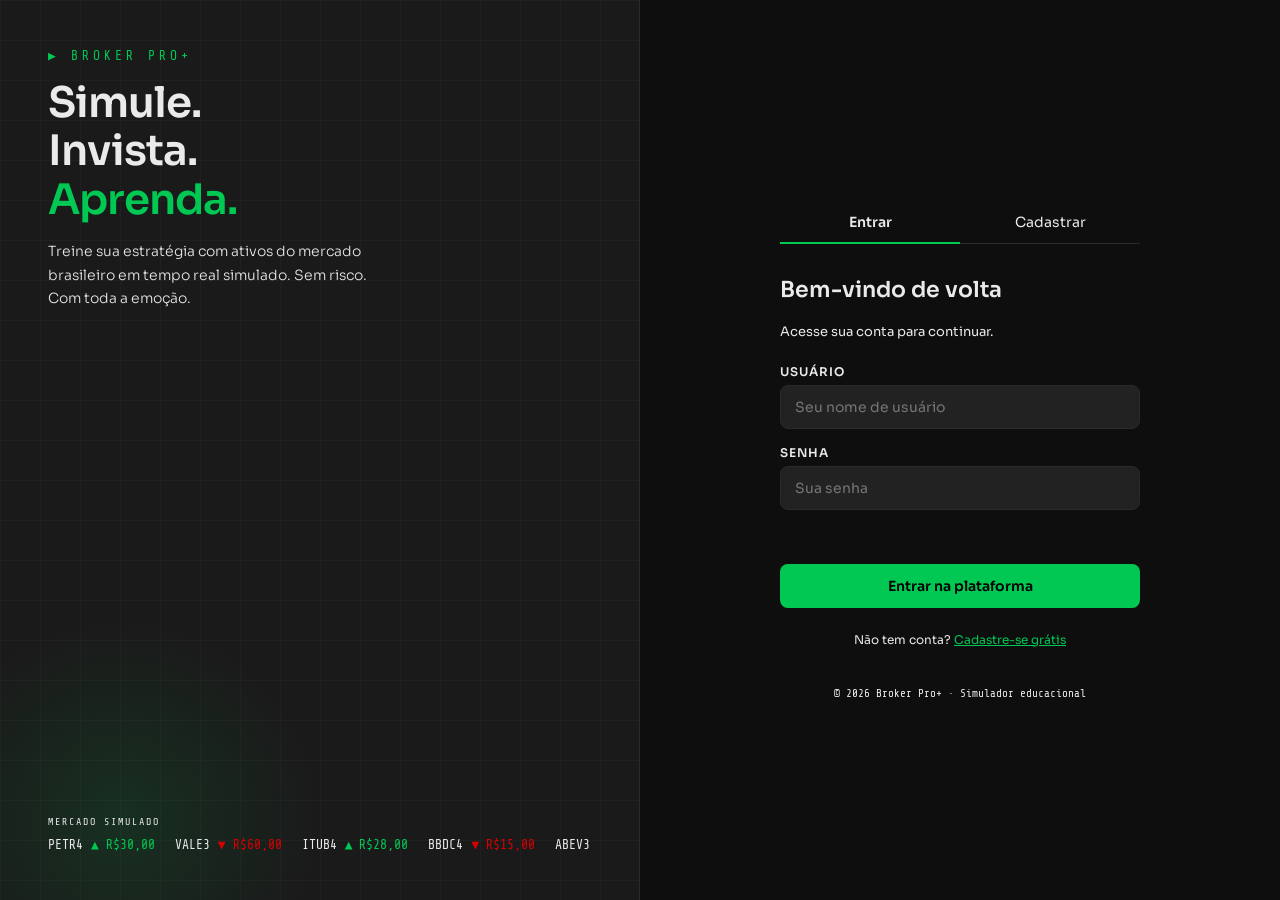
==== commit 78207424: "Commit 2.1" ====
--- a/login.html
+++ b/login.html
@@ -2,29 +2,85 @@
 <html lang="pt-BR">
 <head>
   <meta charset="UTF-8">
-  <title>Broker Pro</title>
+  <meta name="viewport" content="width=device-width, initial-scale=1.0">
+  <title>Broker Pro+ | Acesso</title>
   <link rel="stylesheet" href="style.css">
+  <script src="script.js" defer></script>
 </head>
-<body>
-
-  <header class="login-centra">
-    <h1>📊 Broker Pro - Login</h1>
-  </header>
-
-  <section class="login-form">
-    <h2>Bem vindo, investidor, faça seu login</h2>
-      <form class = formpadrao>
-        <input class="input-login" type="text" id="username" placeholder="Usuário" required>
-        <input class="input-login" type="password" id="password" placeholder="Senha" required>
-        <button class="button-login" type="submit">Entrar</button>
-      </form>
-  </section>
-
-
-  <script src="script.js"></script>
-
-  <footer>
-    <p>&copy; 2026 Broker Pro. Todos os direitos reservados.</p>
-  </footer>
+<body class="login-body">
+  <div class="panel-left">
+    <div class="brand">
+      <p class="brand-logo">▶ Broker Pro+</p>
+      <h1 class="brand-title">Simule.<br>Invista.<br><span>Aprenda.</span></h1>
+      <p class="brand-sub">
+        Treine sua estratégia com ativos do mercado brasileiro em tempo real simulado.
+        Sem risco. Com toda a emoção.
+      </p>
+    </div>
+    <div class="ticker-wrap">
+      <p class="ticker-label">MERCADO SIMULADO</p>
+      <div class="ticker-row" id="tickerRow">
+        <span class="ticker-item"><span class="ticker-name">PETR4</span><span class="ticker-up">▲ R$30,00</span></span>
+        <span class="ticker-item"><span class="ticker-name">VALE3</span><span class="ticker-dn">▼ R$60,00</span></span>
+        <span class="ticker-item"><span class="ticker-name">ITUB4</span><span class="ticker-up">▲ R$28,00</span></span>
+        <span class="ticker-item"><span class="ticker-name">BBDC4</span><span class="ticker-dn">▼ R$15,00</span></span>
+        <span class="ticker-item"><span class="ticker-name">ABEV3</span><span class="ticker-up">▲ R$13,00</span></span>
+        <span class="ticker-item"><span class="ticker-name">WEGE3</span><span class="ticker-up">▲ R$40,00</span></span>
+        <span class="ticker-item"><span class="ticker-name">MGLU3</span><span class="ticker-dn">▼ R$ 5,00</span></span>
+        <span class="ticker-item"><span class="ticker-name">PETR4</span><span class="ticker-up">▲ R$30,00</span></span>
+        <span class="ticker-item"><span class="ticker-name">VALE3</span><span class="ticker-dn">▼ R$60,00</span></span>
+        <span class="ticker-item"><span class="ticker-name">ITUB4</span><span class="ticker-up">▲ R$28,00</span></span>
+        <span class="ticker-item"><span class="ticker-name">BBDC4</span><span class="ticker-dn">▼ R$15,00</span></span>
+        <span class="ticker-item"><span class="ticker-name">ABEV3</span><span class="ticker-up">▲ R$13,00</span></span>
+        <span class="ticker-item"><span class="ticker-name">WEGE3</span><span class="ticker-up">▲ R$40,00</span></span>
+        <span class="ticker-item"><span class="ticker-name">MGLU3</span><span class="ticker-dn">▼ R$ 5,00</span></span>
+      </div>
+    </div>
+  </div>
+  <div class="panel-right">
+    <div class="form-container">
+      <div class="tabs">
+        <button class="tab-btn active" data-target="login">Entrar</button>
+        <button class="tab-btn" data-target="register">Cadastrar</button>
+      </div>
+      <div class="form-panel active" id="panel-login">
+        <p class="form-title">Bem-vindo de volta</p>
+        <p class="form-subtitle">Acesse sua conta para continuar.</p>
+        <div class="field-group">
+          <label for="login-user">Usuário</label>
+          <input type="text" id="login-user" placeholder="Seu nome de usuário" autocomplete="username">
+        </div>
+        <div class="field-group">
+          <label for="login-pass">Senha</label>
+          <input type="password" id="login-pass" placeholder="Sua senha" autocomplete="current-password">
+        </div>
+        <p class="msg" id="msg-login"></p>
+        <button id="btn-do-login" class="btn-primary">Entrar na plataforma</button>
+        <p class="alt-link">
+          Não tem conta?
+          <button id="link-to-register">Cadastre-se grátis</button>
+        </p>
+      </div>
+      <div class="form-panel" id="panel-register">
+        <p class="form-title">Criar conta</p>
+        <p class="form-subtitle">Você começa com R$ 10.000,00 de saldo virtual.</p>
+        <div class="field-group">
+          <label for="reg-user">Usuário</label>
+          <input type="text" id="reg-user" placeholder="Escolha um nome de usuário" autocomplete="username">
+        </div>
+        <div class="field-group">
+          <label for="reg-pass">Senha</label>
+          <input type="password" id="reg-pass" placeholder="Mínimo 6 caracteres" autocomplete="new-password">
+        </div>
+        <p class="msg" id="msg-register"></p>
+        <button id="btn-do-register" class="btn-primary">Criar minha conta</button>
+        <p class="alt-link">
+          Já tem conta?
+          <button id="link-to-login">Fazer login</button>
+        </p>
+      </div>
+      <p class="credit">© 2026 Broker Pro+ · Simulador educacional</p>
+    </div>
+  </div>
 </body>
 </html>
--- a/style.css
+++ b/style.css
@@ -1,649 +1,408 @@
-body {
-  margin: 0;
-  font-family: 'Segoe UI', Arial;
-  background: #0f172a;
-  color: #e2e8f0;
-}
-
-header {
+@import url('https://fonts.googleapis.com/css2?family=Share+Tech+Mono&family=Sora:wght@300;400;600&display=swap');
+
+/* ─── RESET GERAL E VARIÁVEIS ─────────────────────────── */
+*, *::before, *::after { box-sizing: border-box; margin: 0; padding: 0; }
+
+:root {
+  --bg:       #0e0e0e;
+  --surface:  #1a1a1a;
+  --card:     #222222;
+  --border:   #2a2a2a;
+  --border-hover: #3a3a3a;
+  --accent:   #00c853;
+  --accent-d: #00963e;
+  --danger:   #d50000;
+  --danger-d: #b30000;
+  --text:     #eaeaea;
+  --text-muted: #888;
+  --mono:     'Share Tech Mono', monospace;
+  --sans:     'Sora', sans-serif;
+}
+
+/* ─── ESTILOS DO DASHBOARD (index.html) ────────────────── */
+.dashboard-body {
+  font-family: var(--sans);
+  background: var(--bg);
+  color: var(--text);
+  height: 100vh;
+  display: flex;
+  flex-direction: column;
+  overflow: hidden; /* Evita scroll na página toda, foca nas áreas internas */
+}
+
+/* Tipografia utilitária */
+.text-success { color: var(--accent) !important; }
+.text-danger { color: var(--danger) !important; }
+.text-muted { color: var(--text-muted); font-size: 13px; }
+.font-mono { font-family: var(--mono); }
+
+/* Botoes */
+button { font-family: var(--sans); cursor: pointer; transition: all 0.2s; }
+.btn-buy, .btn-sell, .btn-icon { border: none; border-radius: 4px; font-weight: 600; padding: 6px 12px; font-size: 12px; }
+.btn-buy { background: var(--accent); color: #000; }
+.btn-buy:hover { background: var(--accent-d); }
+.btn-sell { background: var(--danger); color: #fff; }
+.btn-sell:hover { background: var(--danger-d); }
+.btn-icon { background: var(--card); border: 1px solid var(--border); color: var(--text); padding: 6px 8px; }
+.btn-icon:hover { border-color: var(--accent); color: var(--accent); }
+.btn-outline { background: transparent; border: 1px solid var(--border); color: var(--text); border-radius: 6px; padding: 6px 16px; }
+.btn-outline:hover { background: var(--card); border-color: var(--text); }
+
+/* Topbar */
+.topbar {
   display: flex;
   justify-content: space-between;
   align-items: center;
-  padding: 20px;
-  background: #020617;
-  border-bottom: 1px solid #1e293b;
-}
-
-.login-centra {
-  display: flex;
-  flex-direction: column;
+  background: var(--surface);
+  padding: 12px 24px;
+  border-bottom: 1px solid var(--border);
+  height: 60px;
+}
+.user-controls { display: flex; align-items: center; gap: 20px; }
+.market-selector select { background: var(--card); color: var(--text); border: 1px solid var(--border); padding: 4px 8px; border-radius: 4px; font-family: var(--sans); outline: none; }
+.user-badge { font-weight: 600; color: var(--accent); }
+
+/* KPIs Banner */
+.kpi-banner {
+  display: grid;
+  grid-template-columns: repeat(auto-fit, minmax(200px, 1fr));
+  gap: 16px;
+  padding: 16px 24px;
+  background: var(--bg);
+}
+.kpi-card {
+  background: var(--surface);
+  border: 1px solid var(--border);
+  border-radius: 8px;
+  padding: 16px;
+  display: flex;
+  flex-direction: column;
+  gap: 8px;
+}
+.kpi-label { font-size: 12px; color: var(--text-muted); text-transform: uppercase; letter-spacing: 1px; }
+.kpi-value { font-family: var(--mono); font-size: 24px; font-weight: 600; }
+
+/* Main Grid */
+.dashboard-grid {
+  display: grid;
+  grid-template-columns: 320px 1fr 280px;
+  gap: 16px;
+  padding: 0 24px 24px 24px;
+  flex: 1;
+  overflow: hidden;
+}
+.panel {
+  background: var(--surface);
+  border: 1px solid var(--border);
+  border-radius: 8px;
+  display: flex;
+  flex-direction: column;
+  overflow: hidden;
+}
+.panel-header {
+  padding: 12px 16px;
+  border-bottom: 1px solid var(--border);
+  background: rgba(0,0,0,0.2);
+  display: flex;
+  justify-content: space-between;
   align-items: center;
+}
+.panel-header h2 { font-size: 14px; font-weight: 600; text-transform: uppercase; letter-spacing: 0.5px; }
+.center-column { display: flex; flex-direction: column; gap: 16px; overflow: hidden; }
+
+/* Scrollbars personalizadas para os painéis */
+.ativos-list, .history-list, .table-responsive {
+  flex: 1;
+  overflow-y: auto;
+  padding: 12px;
+}
+::-webkit-scrollbar { width: 6px; height: 6px; }
+::-webkit-scrollbar-track { background: var(--bg); }
+::-webkit-scrollbar-thumb { background: var(--border); border-radius: 3px; }
+::-webkit-scrollbar-thumb:hover { background: var(--text-muted); }
+
+/* Itens de Mercado */
+.ativo-item {
+  background: var(--card);
+  border: 1px solid var(--border);
+  border-radius: 6px;
+  padding: 12px;
+  margin-bottom: 8px;
+  display: flex;
+  flex-direction: column;
+  gap: 8px;
+  transition: border-color 0.2s;
+}
+.ativo-item:hover { border-color: var(--border-hover); }
+.ativo-header { display: flex; justify-content: space-between; align-items: center; }
+.ativo-nome { font-weight: 600; font-size: 14px; }
+.ativo-preco { font-family: var(--mono); font-size: 16px; font-weight: 600; }
+.ativo-actions { display: flex; gap: 6px; align-items: center; }
+.ativo-actions input {
+  width: 60px; background: var(--bg); border: 1px solid var(--border); color: var(--text);
+  padding: 6px; border-radius: 4px; text-align: center; font-family: var(--mono); outline: none;
+}
+.ativo-actions input:focus { border-color: var(--accent); }
+
+/* Gráfico */
+.chart-panel { flex: 2; }
+.canvas-container { padding: 16px; height: 100%; width: 100%; position: relative; }
+
+/* Carteira Table */
+.portfolio-panel { flex: 1; }
+.portfolio-table { width: 100%; border-collapse: collapse; text-align: left; }
+.portfolio-table th, .portfolio-table td { padding: 10px; border-bottom: 1px solid var(--border); font-size: 13px; }
+.portfolio-table th { color: var(--text-muted); font-weight: 600; text-transform: uppercase; font-size: 11px; }
+.portfolio-table td.font-mono { font-size: 14px; }
+
+/* Histórico */
+.history-item {
+  font-size: 12px;
+  padding: 8px 10px;
+  border-left: 2px solid var(--border);
+  background: var(--card);
+  margin-bottom: 6px;
+  border-radius: 0 4px 4px 0;
+  font-family: var(--mono);
+}
+.history-item.compra { border-left-color: var(--accent); }
+.history-item.venda { border-left-color: var(--danger); }
+
+/* Responsividade Mínima 320px + */
+@media (max-width: 1024px) {
+  .dashboard-grid { grid-template-columns: 280px 1fr; overflow-y: auto; }
+  .history-panel { grid-column: 1 / -1; height: 250px; }
+  .dashboard-body { height: auto; overflow-y: auto; }
+}
+@media (max-width: 768px) {
+  .dashboard-grid { grid-template-columns: 1fr; }
+  .topbar { flex-direction: column; height: auto; gap: 12px; padding: 16px; }
+  .user-controls { width: 100%; justify-content: space-between; flex-wrap: wrap; }
+}
+
+/* ─── ESTILOS DO LOGIN (login.html) ────────────────────── */
+.login-body {
+  font-family: var(--sans);
+  background: var(--bg);
+  color: var(--text);
+  min-height: 100vh;
+  display: grid;
+  grid-template-columns: 1fr 1fr;
+}
+.login-body .panel-left {
+  background: var(--surface);
+  border-right: 1px solid var(--border);
+  display: flex;
+  flex-direction: column;
+  justify-content: space-between;
+  padding: 48px;
+  position: relative;
+  overflow: hidden;
+}
+.login-body .panel-left::before {
+  content: '';
+  position: absolute;
+  inset: 0;
+  background-image:
+    linear-gradient(var(--border) 1px, transparent 1px),
+    linear-gradient(90deg, var(--border) 1px, transparent 1px);
+  background-size: 40px 40px;
+  opacity: 0.4;
+}
+.login-body .panel-left::after {
+  content: '';
+  position: absolute;
+  bottom: -120px;
+  left: -80px;
+  width: 400px;
+  height: 400px;
+  border-radius: 50%;
+  background: radial-gradient(circle, rgba(0,200,83,0.12) 0%, transparent 70%);
+  pointer-events: none;
+}
+.brand { position: relative; z-index: 1; }
+.brand-logo {
+  font-family: var(--mono);
+  font-size: 13px;
+  color: var(--accent);
+  letter-spacing: 4px;
+  text-transform: uppercase;
+  margin-bottom: 16px;
+}
+.brand-title {
+  font-size: 42px;
+  font-weight: 600;
+  line-height: 1.15;
+  letter-spacing: -1px;
+}
+.brand-title span { color: var(--accent); }
+.brand-sub {
+  margin-top: 16px;
+  font-size: 14px;
+  font-weight: 300;
+  color: var(--muted);
+  line-height: 1.7;
+  max-width: 320px;
+}
+.ticker-wrap { position: relative; z-index: 1; overflow: hidden; }
+.ticker-label {
+  font-family: var(--mono);
+  font-size: 10px;
+  color: var(--muted);
+  letter-spacing: 2px;
+  margin-bottom: 10px;
+}
+.ticker-row {
+  display: flex;
+  gap: 20px;
+  animation: ticker-scroll 18s linear infinite;
+  white-space: nowrap;
+}
+@keyframes ticker-scroll {
+  0%   { transform: translateX(0); }
+  100% { transform: translateX(-50%); }
+}
+.ticker-item {
+  font-family: var(--mono);
+  font-size: 13px;
+  display: flex;
+  align-items: center;
+  gap: 8px;
+  flex-shrink: 0;
+}
+.ticker-name { color: var(--text); }
+.ticker-up   { color: var(--accent); }
+.ticker-dn   { color: var(--danger); }
+.login-body .panel-right {
+  display: flex;
+  flex-direction: column;
   justify-content: center;
-  height: 20%;
-  background-color: #020617;
-}
-
-.login-form {
-  display: flex;
-  flex-direction: column;
   align-items: center;
+  padding: 48px 64px;
+}
+.form-container { width: 100%; max-width: 360px; }
+.tabs {
+  display: flex;
+  gap: 0;
+  margin-bottom: 32px;
+  border-bottom: 1px solid var(--border);
+}
+.tab-btn {
+  flex: 1;
+  background: none;
+  border: none;
+  color: var(--muted);
+  font-family: var(--sans);
+  font-size: 14px;
+  font-weight: 400;
+  padding: 12px;
+  cursor: pointer;
+  position: relative;
+  transition: color 0.2s;
+}
+.tab-btn::after {
+  content: '';
+  position: absolute;
+  bottom: -1px;
+  left: 0;
+  right: 0;
+  height: 2px;
+  background: var(--accent);
+  transform: scaleX(0);
+  transition: transform 0.25s;
+}
+.tab-btn.active { color: var(--text); font-weight: 600; }
+.tab-btn.active::after { transform: scaleX(1); }
+.form-panel {
+  display: none;
+  flex-direction: column;
+  gap: 16px;
+  animation: fade-in 0.25s ease;
+}
+.form-panel.active { display: flex; }
+@keyframes fade-in {
+  from { opacity: 0; transform: translateY(8px); }
+  to   { opacity: 1; transform: translateY(0); }
+}
+.form-title { font-size: 22px; font-weight: 600; margin-bottom: 4px; }
+.form-subtitle { font-size: 13px; color: var(--muted); margin-bottom: 8px; }
+.field-group { display: flex; flex-direction: column; gap: 6px; }
+.field-group label {
+  font-size: 12px;
+  font-weight: 600;
+  letter-spacing: 1px;
+  text-transform: uppercase;
+  color: var(--muted);
+}
+.field-group input {
+  background: var(--card);
+  border: 1px solid var(--border);
+  border-radius: 8px;
+  color: var(--text);
+  font-family: var(--sans);
+  font-size: 14px;
+  padding: 12px 14px;
+  width: 100%;
+  transition: border-color 0.2s, box-shadow 0.2s;
+  outline: none;
+}
+.field-group input:focus {
+  border-color: var(--accent);
+  box-shadow: 0 0 0 3px rgba(0,200,83,0.12);
+}
+.btn-primary {
+  background: var(--accent);
+  color: #000;
+  font-family: var(--sans);
+  font-size: 14px;
+  font-weight: 600;
+  border: none;
+  border-radius: 8px;
+  padding: 13px;
+  cursor: pointer;
+  width: 100%;
+  transition: background 0.2s, transform 0.1s;
+  margin-top: 4px;
+}
+.btn-primary:hover  { background: var(--accent-d); }
+.btn-primary:active { transform: scale(0.98); }
+.msg {
+  font-size: 13px;
+  min-height: 18px;
   text-align: center;
-  border-radius: 12px;
-  border: 1px solid #1e293b;
-  color: #e2e8f0;
-  padding: 10%;
-}
-
-.input-login {
-  margin: 10px 0;
-  padding: 10px 20px;
-  width: 100%;
-  max-width: 300px;
   border-radius: 6px;
-  border: 1px solid #1e293b;
-  background: #020617;
-  color: #e2e8f0;
+  padding: 6px 0;
+  opacity: 0;
+  transition: opacity 0.3s;
+}
+.msg.visible { opacity: 1; }
+.msg.ok      { color: var(--accent); }
+.msg.err     { color: var(--danger); }
+.alt-link {
   text-align: center;
-}
-
-.button-login {
-  background: #22c55e;
-  color: white;
-  padding: 10px 20px;
-  border: 1px;
-  border-radius: 6px;
+  font-size: 12px;
+  color: var(--muted);
+  margin-top: 8px;
+}
+.alt-link button {
+  background: none;
+  border: none;
+  color: var(--accent);
+  font-family: var(--sans);
+  font-size: 12px;
   cursor: pointer;
-  margin: 10px;
-  width: 100%;
-  max-width: 300px;
-
-}
-.login-centra {
-  display: flex;
-  flex-direction: column;
-  align-items: center;
-  justify-content: center;
-  height: 20%;
-  background-color: #020617;
-}
-
-.login-form {
-  display: flex;
-  flex-direction: column;
-  align-items: center;
+  text-decoration: underline;
+}
+.credit {
+  margin-top: 40px;
+  font-family: var(--mono);
+  font-size: 11px;
+  color: var(--muted);
   text-align: center;
-  border-radius: 12px;
-  border: 1px solid #1e293b;
-  color: #e2e8f0;
-  padding: 10%;
-}
-
-.input-login {
-  margin: 10px 0;
-  padding: 10px 20px;
-  width: 100%;
-  max-width: 300px;
-  border-radius: 6px;
-  border: 1px solid #1e293b;
-  background: #020617;
-  color: #e2e8f0;
-  text-align: center;
-}
-
-.button-login {
-  background: #22c55e;
-  color: white;
-  padding: 10px 20px;
-  border: 1px;
-  border-radius: 6px;
-  cursor: pointer;
-  margin: 10px;
-  width: 100%;
-  max-width: 300px;
-
-}
-.login-centra {
-  display: flex;
-  flex-direction: column;
-  align-items: center;
-  justify-content: center;
-  height: 20%;
-  background-color: #020617;
-}
-
-.login-form {
-  display: flex;
-  flex-direction: column;
-  align-items: center;
-  text-align: center;
-  border-radius: 12px;
-  border: 1px solid #1e293b;
-  color: #e2e8f0;
-  padding: 10%;
-}
-
-.input-login {
-  margin: 10px 0;
-  padding: 10px 20px;
-  width: 100%;
-  max-width: 300px;
-  border-radius: 6px;
-  border: 1px solid #1e293b;
-  background: #020617;
-  color: #e2e8f0;
-  text-align: center;
-}
-
-.button-login {
-  background: #22c55e;
-  color: white;
-  padding: 10px 20px;
-  border: 1px;
-  border-radius: 6px;
-  cursor: pointer;
-  margin: 10px;
-  width: 100%;
-  max-width: 300px;
-
-}
-.login-centra {
-  display: flex;
-  flex-direction: column;
-  align-items: center;
-  justify-content: center;
-  height: 20%;
-  background-color: #020617;
-}
-
-.login-form {
-  display: flex;
-  flex-direction: column;
-  align-items: center;
-  text-align: center;
-  border-radius: 12px;
-  border: 1px solid #1e293b;
-  color: #e2e8f0;
-  padding: 10%;
-}
-
-.input-login {
-  margin: 10px 0;
-  padding: 10px 20px;
-  width: 100%;
-  max-width: 300px;
-  border-radius: 6px;
-  border: 1px solid #1e293b;
-  background: #020617;
-  color: #e2e8f0;
-  text-align: center;
-}
-
-.button-login {
-  background: #22c55e;
-  color: white;
-  padding: 10px 20px;
-  border: 1px;
-  border-radius: 6px;
-  cursor: pointer;
-  margin: 10px;
-  width: 100%;
-  max-width: 300px;
-
-}
-.login-centra {
-  display: flex;
-  flex-direction: column;
-  align-items: center;
-  justify-content: center;
-  height: 20%;
-  background-color: #020617;
-}
-
-.login-form {
-  display: flex;
-  flex-direction: column;
-  align-items: center;
-  text-align: center;
-  border-radius: 12px;
-  border: 1px solid #1e293b;
-  color: #e2e8f0;
-  padding: 10%;
-}
-
-.input-login {
-  margin: 10px 0;
-  padding: 10px 20px;
-  width: 100%;
-  max-width: 300px;
-  border-radius: 6px;
-  border: 1px solid #1e293b;
-  background: #020617;
-  color: #e2e8f0;
-  text-align: center;
-}
-
-.button-login {
-  background: #22c55e;
-  color: white;
-  padding: 10px 20px;
-  border: 1px;
-  border-radius: 6px;
-  cursor: pointer;
-  margin: 10px;
-  width: 100%;
-  max-width: 300px;
-
-}
-.login-centra {
-  display: flex;
-  flex-direction: column;
-  align-items: center;
-  justify-content: center;
-  height: 20%;
-  background-color: #020617;
-}
-
-.login-form {
-  display: flex;
-  flex-direction: column;
-  align-items: center;
-  text-align: center;
-  border-radius: 12px;
-  border: 1px solid #1e293b;
-  color: #e2e8f0;
-  padding: 10%;
-}
-
-.input-login {
-  margin: 10px 0;
-  padding: 10px 20px;
-  width: 100%;
-  max-width: 300px;
-  border-radius: 6px;
-  border: 1px solid #1e293b;
-  background: #020617;
-  color: #e2e8f0;
-  text-align: center;
-}
-
-.button-login {
-  background: #22c55e;
-  color: white;
-  padding: 10px 20px;
-  border: 1px;
-  border-radius: 6px;
-  cursor: pointer;
-  margin: 10px;
-  width: 100%;
-  max-width: 300px;
-
-}
-.login-centra {
-  display: flex;
-  flex-direction: column;
-  align-items: center;
-  justify-content: center;
-  height: 20%;
-  background-color: #020617;
-}
-
-.login-form {
-  display: flex;
-  flex-direction: column;
-  align-items: center;
-  text-align: center;
-  border-radius: 12px;
-  border: 1px solid #1e293b;
-  color: #e2e8f0;
-  padding: 10%;
-}
-
-.input-login {
-  margin: 10px 0;
-  padding: 10px 20px;
-  width: 100%;
-  max-width: 300px;
-  border-radius: 6px;
-  border: 1px solid #1e293b;
-  background: #020617;
-  color: #e2e8f0;
-  text-align: center;
-}
-
-.button-login {
-  background: #22c55e;
-  color: white;
-  padding: 10px 20px;
-  border: 1px;
-  border-radius: 6px;
-  cursor: pointer;
-  margin: 10px;
-  width: 100%;
-  max-width: 300px;
-
-}
-.login-centra {
-  display: flex;
-  flex-direction: column;
-  align-items: center;
-  justify-content: center;
-  height: 20%;
-  background-color: #020617;
-}
-
-.login-form {
-  display: flex;
-  flex-direction: column;
-  align-items: center;
-  text-align: center;
-  border-radius: 12px;
-  border: 1px solid #1e293b;
-  color: #e2e8f0;
-  padding: 10%;
-}
-
-.input-login {
-  margin: 10px 0;
-  padding: 10px 20px;
-  width: 100%;
-  max-width: 300px;
-  border-radius: 6px;
-  border: 1px solid #1e293b;
-  background: #020617;
-  color: #e2e8f0;
-  text-align: center;
-}
-
-.button-login {
-  background: #22c55e;
-  color: white;
-  padding: 10px 20px;
-  border: 1px;
-  border-radius: 6px;
-  cursor: pointer;
-  margin: 10px;
-  width: 100%;
-  max-width: 300px;
-
-}
-.login-centra {
-  display: flex;
-  flex-direction: column;
-  align-items: center;
-  justify-content: center;
-  height: 20%;
-  background-color: #020617;
-}
-
-.login-form {
-  display: flex;
-  flex-direction: column;
-  align-items: center;
-  text-align: center;
-  border-radius: 12px;
-  border: 1px solid #1e293b;
-  color: #e2e8f0;
-  padding: 10%;
-}
-
-.input-login {
-  margin: 10px 0;
-  padding: 10px 20px;
-  width: 100%;
-  max-width: 300px;
-  border-radius: 6px;
-  border: 1px solid #1e293b;
-  background: #020617;
-  color: #e2e8f0;
-  text-align: center;
-}
-
-.button-login {
-  background: #22c55e;
-  color: white;
-  padding: 10px 20px;
-  border: 1px;
-  border-radius: 6px;
-  cursor: pointer;
-  margin: 10px;
-  width: 100%;
-  max-width: 300px;
-
-}
-.login-centra {
-  display: flex;
-  flex-direction: column;
-  align-items: center;
-  justify-content: center;
-  height: 20%;
-  background-color: #020617;
-}
-
-.login-form {
-  display: flex;
-  flex-direction: column;
-  align-items: center;
-  text-align: center;
-  border-radius: 12px;
-  border: 1px solid #1e293b;
-  color: #e2e8f0;
-  padding: 10%;
-}
-
-.input-login {
-  margin: 10px 0;
-  padding: 10px 20px;
-  width: 100%;
-  max-width: 300px;
-  border-radius: 6px;
-  border: 1px solid #1e293b;
-  background: #020617;
-  color: #e2e8f0;
-  text-align: center;
-}
-
-.button-login {
-  background: #22c55e;
-  color: white;
-  padding: 10px 20px;
-  border: 1px;
-  border-radius: 6px;
-  cursor: pointer;
-  margin: 10px;
-  width: 100%;
-  max-width: 300px;
-
-}
-.login-centra {
-  display: flex;
-  flex-direction: column;
-  align-items: center;
-  justify-content: center;
-  height: 20%;
-  background-color: #020617;
-}
-
-.login-form {
-  display: flex;
-  flex-direction: column;
-  align-items: center;
-  text-align: center;
-  border-radius: 12px;
-  border: 1px solid #1e293b;
-  color: #e2e8f0;
-  padding: 10%;
-}
-
-.input-login {
-  margin: 10px 0;
-  padding: 10px 20px;
-  width: 100%;
-  max-width: 300px;
-  border-radius: 6px;
-  border: 1px solid #1e293b;
-  background: #020617;
-  color: #e2e8f0;
-  text-align: center;
-}
-
-.button-login {
-  background: #22c55e;
-  color: white;
-  padding: 10px 20px;
-  border: 1px;
-  border-radius: 6px;
-  cursor: pointer;
-  margin: 10px;
-  width: 100%;
-  max-width: 300px;
-
-}
-.login-centra {
-  display: flex;
-  flex-direction: column;
-  align-items: center;
-  justify-content: center;
-  height: 20%;
-  background-color: #020617;
-}
-
-.login-form {
-  display: flex;
-  flex-direction: column;
-  align-items: center;
-  text-align: center;
-  border-radius: 12px;
-  border: 1px solid #1e293b;
-  color: #e2e8f0;
-  padding: 10%;
-}
-
-.input-login {
-  margin: 10px 0;
-  padding: 10px 20px;
-  width: 100%;
-  max-width: 300px;
-  border-radius: 6px;
-  border: 1px solid #1e293b;
-  background: #020617;
-  color: #e2e8f0;
-  text-align: center;
-}
-
-.button-login {
-  background: #22c55e;
-  color: white;
-  padding: 10px 20px;
-  border: 1px;
-  border-radius: 6px;
-  cursor: pointer;
-  margin: 10px;
-  width: 100%;
-  max-width: 300px;
-
-}
-
-.formpadrao {
-  display: flex;
-  flex-direction: column;
-  align-items: center;
-  gap: 15px;
-  padding: 20px;
-  width: 100%;       
-  max-width: 400px;  
-  height: 40%;      
-  padding: 10px;     
-  box-sizing: border-box;
-}
-
-h1 {
-  color: #22c55e;
-}
-
-.saldo-box {
-  font-size: 18px;
-  background: #020617;
-  padding: 10px 20px;
-  border-radius: 10px;
-  border: 1px solid #1e293b;
-}
-
-main {
-  display: flex;
-  gap: 20px;
-  padding: 20px;
-}
-
-section {
-  flex: 1;
-}
-
-.grid {
-  display: grid;
-  grid-template-columns: repeat(auto-fill, minmax(200px, 1fr));
-  gap: 15px;
-}
-
-.card {
-  background: #020617;
-  padding: 15px;
-  border-radius: 12px;
-  border: 1px solid #1e293b;
-  transition: 0.2s;
-}
-
-.card:hover {
-  transform: scale(1.02);
-}
-
-.nome {
-  font-size: 18px;
-  font-weight: bold;
-}
-
-.preco {
-  margin: 10px 0;
-  font-size: 16px;
-}
-
-.variacao.up {
-  color: #22c55e;
-}
-
-.variacao.down {
-  color: #ef4444;
-}
-
-button {
-  margin-top: 5px;
-  padding: 6px 10px;
-  border: none;
-  border-radius: 6px;
-  cursor: pointer;
-}
-
-.buy {
-  background: #22c55e;
-  color: white;
-}
-
-.sell {
-  background: #ef4444;
-  color: white;
-}
-
-.carteira-item {
-  background: #020617;
-  padding: 10px;
-  border-radius: 10px;
-  margin-bottom: 10px;
-  border: 1px solid #1e293b;
-}
-
-footer {
-  text-align: center;
-  padding: 20px;
-  background: #020617;
-  border-top: 1px solid #1e293b;
-  color: #94a3b8;
+}
+
+@media (max-width: 720px) {
+  .login-body { grid-template-columns: 1fr; }
+  .login-body .panel-left { display: none; }
+  .login-body .panel-right { padding: 40px 24px; }
 }
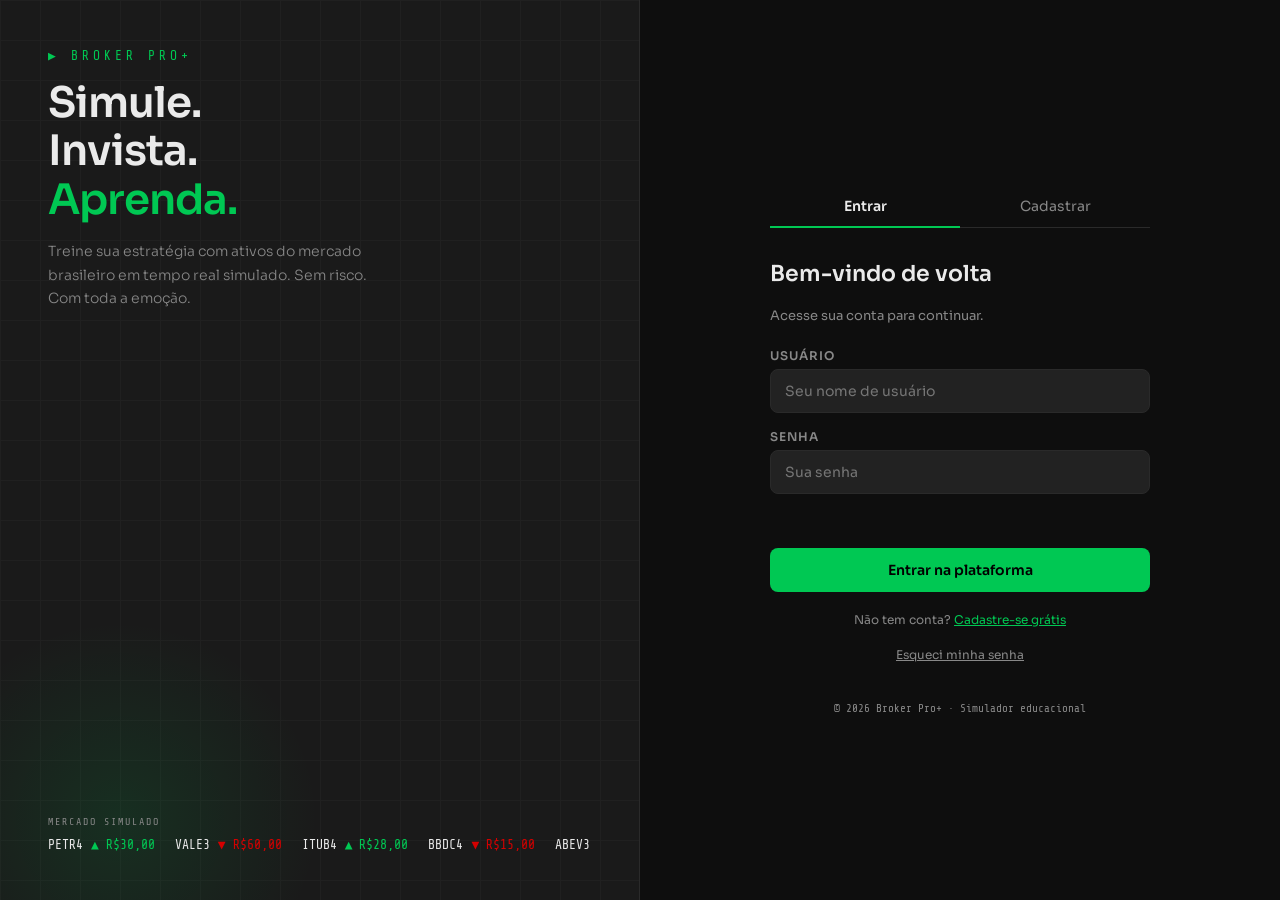
==== commit 04d8f42a: "envio profile" ====
--- a/login.html
+++ b/login.html
@@ -37,12 +37,17 @@
       </div>
     </div>
   </div>
+
   <div class="panel-right">
     <div class="form-container">
-      <div class="tabs">
+
+      <!-- Login / Cadastrar -->
+      <div class="tabs" id="mainTabs">
         <button class="tab-btn active" data-target="login">Entrar</button>
         <button class="tab-btn" data-target="register">Cadastrar</button>
       </div>
+
+      <!-- PAINEL: Login -->
       <div class="form-panel active" id="panel-login">
         <p class="form-title">Bem-vindo de volta</p>
         <p class="form-subtitle">Acesse sua conta para continuar.</p>
@@ -60,7 +65,12 @@
           Não tem conta?
           <button id="link-to-register">Cadastre-se grátis</button>
         </p>
+        <p class="alt-link">
+          <button id="link-to-forgot" class="forgot-link">Esqueci minha senha</button>
+        </p>
       </div>
+
+      <!-- PAINEL: Cadastro -->
       <div class="form-panel" id="panel-register">
         <p class="form-title">Criar conta</p>
         <p class="form-subtitle">Você começa com R$ 10.000,00 de saldo virtual.</p>
@@ -72,6 +82,21 @@
           <label for="reg-pass">Senha</label>
           <input type="password" id="reg-pass" placeholder="Mínimo 6 caracteres" autocomplete="new-password">
         </div>
+        <div class="field-group">
+          <label for="reg-question">Pergunta de segurança</label>
+          <select id="reg-question" class="field-select">
+            <option value="">Escolha uma pergunta…</option>
+            <option value="Qual o nome do seu primeiro animal de estimação?">Qual o nome do seu primeiro animal de estimação?</option>
+            <option value="Qual a cidade onde você nasceu?">Qual a cidade onde você nasceu?</option>
+            <option value="Qual o nome da sua mãe?">Qual o nome da sua mãe?</option>
+            <option value="Qual foi sua primeira escola?">Qual foi sua primeira escola?</option>
+            <option value="Qual o modelo do seu primeiro carro?">Qual o modelo do seu primeiro carro?</option>
+          </select>
+        </div>
+        <div class="field-group">
+          <label for="reg-answer">Resposta</label>
+          <input type="text" id="reg-answer" placeholder="Sua resposta (guarde bem)" autocomplete="off">
+        </div>
         <p class="msg" id="msg-register"></p>
         <button id="btn-do-register" class="btn-primary">Criar minha conta</button>
         <p class="alt-link">
@@ -79,6 +104,46 @@
           <button id="link-to-login">Fazer login</button>
         </p>
       </div>
+
+      <!-- PAINEL: Esqueci minha senha (passo 1 - verificar usuário + resposta) -->
+      <div class="form-panel" id="panel-forgot">
+        <button class="back-btn" id="link-back-to-login">← Voltar ao login</button>
+        <p class="form-title">Recuperar senha</p>
+        <p class="form-subtitle">Informe seu usuário e responda à pergunta de segurança para redefinir sua senha.</p>
+
+        <!-- passo 1 -->
+        <div id="forgot-step1">
+          <div class="field-group">
+            <label for="forgot-user">Usuário</label>
+            <input type="text" id="forgot-user" placeholder="Seu nome de usuário" autocomplete="username">
+          </div>
+          <p class="msg" id="msg-forgot-step1"></p>
+          <button id="btn-forgot-step1" class="btn-primary">Continuar</button>
+        </div>
+
+        <!-- passo 2 (oculto até verificar usuário) -->
+        <div id="forgot-step2" style="display:none; flex-direction:column; gap:14px;">
+          <div class="security-question-box">
+            <p class="sq-label">Pergunta de segurança</p>
+            <p class="sq-text" id="forgot-question-text">—</p>
+          </div>
+          <div class="field-group">
+            <label for="forgot-answer">Sua resposta</label>
+            <input type="text" id="forgot-answer" placeholder="Responda aqui" autocomplete="off">
+          </div>
+          <div class="field-group">
+            <label for="forgot-newpass">Nova senha</label>
+            <input type="password" id="forgot-newpass" placeholder="Mínimo 6 caracteres" autocomplete="new-password">
+          </div>
+          <div class="field-group">
+            <label for="forgot-confirm">Confirmar nova senha</label>
+            <input type="password" id="forgot-confirm" placeholder="Repita a nova senha" autocomplete="new-password">
+          </div>
+          <p class="msg" id="msg-forgot-step2"></p>
+          <button id="btn-forgot-step2" class="btn-primary">Redefinir senha</button>
+        </div>
+      </div>
+
       <p class="credit">© 2026 Broker Pro+ · Simulador educacional</p>
     </div>
   </div>
--- a/style.css
+++ b/style.css
@@ -1,25 +1,26 @@
 @import url('https://fonts.googleapis.com/css2?family=Share+Tech+Mono&family=Sora:wght@300;400;600&display=swap');
 
-/* ─── RESET GERAL E VARIÁVEIS ─────────────────────────── */
+/* ─── RESET E VARIÁVEIS ───────────────────────────────── */
 *, *::before, *::after { box-sizing: border-box; margin: 0; padding: 0; }
 
 :root {
-  --bg:       #0e0e0e;
-  --surface:  #1a1a1a;
-  --card:     #222222;
-  --border:   #2a2a2a;
+  --bg:           #0e0e0e;
+  --surface:      #1a1a1a;
+  --card:         #222222;
+  --border:       #2a2a2a;
   --border-hover: #3a3a3a;
-  --accent:   #00c853;
-  --accent-d: #00963e;
-  --danger:   #d50000;
-  --danger-d: #b30000;
-  --text:     #eaeaea;
-  --text-muted: #888;
-  --mono:     'Share Tech Mono', monospace;
-  --sans:     'Sora', sans-serif;
-}
-
-/* ─── ESTILOS DO DASHBOARD (index.html) ────────────────── */
+  --accent:       #00c853;
+  --accent-d:     #00963e;
+  --danger:       #d50000;
+  --danger-d:     #b30000;
+  --text:         #eaeaea;
+  --text-muted:   #888;
+  --muted:        #888;
+  --mono:         'Share Tech Mono', monospace;
+  --sans:         'Sora', sans-serif;
+}
+
+/* ─── DASHBOARD ───────────────────────────────────────── */
 .dashboard-body {
   font-family: var(--sans);
   background: var(--bg);
@@ -27,20 +28,18 @@
   height: 100vh;
   display: flex;
   flex-direction: column;
-  overflow: hidden; /* Evita scroll na página toda, foca nas áreas internas */
-}
-
-/* Tipografia utilitária */
+  overflow: hidden;
+}
+
 .text-success { color: var(--accent) !important; }
-.text-danger { color: var(--danger) !important; }
-.text-muted { color: var(--text-muted); font-size: 13px; }
-.font-mono { font-family: var(--mono); }
-
-/* Botoes */
+.text-danger  { color: var(--danger) !important; }
+.text-muted   { color: var(--text-muted); font-size: 13px; }
+.font-mono    { font-family: var(--mono); }
+
 button { font-family: var(--sans); cursor: pointer; transition: all 0.2s; }
 .btn-buy, .btn-sell, .btn-icon { border: none; border-radius: 4px; font-weight: 600; padding: 6px 12px; font-size: 12px; }
-.btn-buy { background: var(--accent); color: #000; }
-.btn-buy:hover { background: var(--accent-d); }
+.btn-buy  { background: var(--accent); color: #000; }
+.btn-buy:hover  { background: var(--accent-d); }
 .btn-sell { background: var(--danger); color: #fff; }
 .btn-sell:hover { background: var(--danger-d); }
 .btn-icon { background: var(--card); border: 1px solid var(--border); color: var(--text); padding: 6px 8px; }
@@ -59,10 +58,32 @@
   height: 60px;
 }
 .user-controls { display: flex; align-items: center; gap: 20px; }
-.market-selector select { background: var(--card); color: var(--text); border: 1px solid var(--border); padding: 4px 8px; border-radius: 4px; font-family: var(--sans); outline: none; }
-.user-badge { font-weight: 600; color: var(--accent); }
-
-/* KPIs Banner */
+.market-selector select {
+  background: var(--card); color: var(--text);
+  border: 1px solid var(--border); padding: 4px 8px;
+  border-radius: 4px; font-family: var(--sans); outline: none;
+}
+
+/* Badge de usuário — agora é um link clicável */
+.user-badge {
+  font-weight: 600;
+  color: var(--accent);
+  font-size: 14px;
+  display: flex;
+  align-items: center;
+  gap: 6px;
+  text-decoration: none;
+  padding: 4px 10px;
+  border-radius: 6px;
+  border: 1px solid transparent;
+  transition: border-color 0.2s, background 0.2s;
+}
+.user-badge:hover {
+  border-color: var(--accent);
+  background: rgba(0,200,83,0.06);
+}
+
+/* KPIs */
 .kpi-banner {
   display: grid;
   grid-template-columns: repeat(auto-fit, minmax(200px, 1fr));
@@ -75,9 +96,7 @@
   border: 1px solid var(--border);
   border-radius: 8px;
   padding: 16px;
-  display: flex;
-  flex-direction: column;
-  gap: 8px;
+  display: flex; flex-direction: column; gap: 8px;
 }
 .kpi-label { font-size: 12px; color: var(--text-muted); text-transform: uppercase; letter-spacing: 1px; }
 .kpi-value { font-family: var(--mono); font-size: 24px; font-weight: 600; }
@@ -95,83 +114,67 @@
   background: var(--surface);
   border: 1px solid var(--border);
   border-radius: 8px;
-  display: flex;
-  flex-direction: column;
+  display: flex; flex-direction: column;
   overflow: hidden;
 }
 .panel-header {
   padding: 12px 16px;
   border-bottom: 1px solid var(--border);
   background: rgba(0,0,0,0.2);
-  display: flex;
-  justify-content: space-between;
-  align-items: center;
+  display: flex; justify-content: space-between; align-items: center;
 }
 .panel-header h2 { font-size: 14px; font-weight: 600; text-transform: uppercase; letter-spacing: 0.5px; }
 .center-column { display: flex; flex-direction: column; gap: 16px; overflow: hidden; }
 
-/* Scrollbars personalizadas para os painéis */
-.ativos-list, .history-list, .table-responsive {
-  flex: 1;
-  overflow-y: auto;
-  padding: 12px;
-}
-::-webkit-scrollbar { width: 6px; height: 6px; }
+.ativos-list, .history-list, .table-responsive { flex: 1; overflow-y: auto; padding: 12px; }
+::-webkit-scrollbar       { width: 6px; height: 6px; }
 ::-webkit-scrollbar-track { background: var(--bg); }
 ::-webkit-scrollbar-thumb { background: var(--border); border-radius: 3px; }
 ::-webkit-scrollbar-thumb:hover { background: var(--text-muted); }
 
-/* Itens de Mercado */
 .ativo-item {
   background: var(--card);
   border: 1px solid var(--border);
   border-radius: 6px;
-  padding: 12px;
-  margin-bottom: 8px;
-  display: flex;
-  flex-direction: column;
-  gap: 8px;
+  padding: 12px; margin-bottom: 8px;
+  display: flex; flex-direction: column; gap: 8px;
   transition: border-color 0.2s;
 }
 .ativo-item:hover { border-color: var(--border-hover); }
 .ativo-header { display: flex; justify-content: space-between; align-items: center; }
-.ativo-nome { font-weight: 600; font-size: 14px; }
-.ativo-preco { font-family: var(--mono); font-size: 16px; font-weight: 600; }
+.ativo-nome   { font-weight: 600; font-size: 14px; }
+.ativo-preco  { font-family: var(--mono); font-size: 16px; font-weight: 600; }
 .ativo-actions { display: flex; gap: 6px; align-items: center; }
 .ativo-actions input {
-  width: 60px; background: var(--bg); border: 1px solid var(--border); color: var(--text);
-  padding: 6px; border-radius: 4px; text-align: center; font-family: var(--mono); outline: none;
+  width: 60px; background: var(--bg); border: 1px solid var(--border);
+  color: var(--text); padding: 6px; border-radius: 4px;
+  text-align: center; font-family: var(--mono); outline: none;
 }
 .ativo-actions input:focus { border-color: var(--accent); }
 
-/* Gráfico */
-.chart-panel { flex: 2; }
+.chart-panel     { flex: 2; }
 .canvas-container { padding: 16px; height: 100%; width: 100%; position: relative; }
 
-/* Carteira Table */
 .portfolio-panel { flex: 1; }
 .portfolio-table { width: 100%; border-collapse: collapse; text-align: left; }
-.portfolio-table th, .portfolio-table td { padding: 10px; border-bottom: 1px solid var(--border); font-size: 13px; }
+.portfolio-table th,
+.portfolio-table td { padding: 10px; border-bottom: 1px solid var(--border); font-size: 13px; }
 .portfolio-table th { color: var(--text-muted); font-weight: 600; text-transform: uppercase; font-size: 11px; }
 .portfolio-table td.font-mono { font-size: 14px; }
 
-/* Histórico */
 .history-item {
-  font-size: 12px;
-  padding: 8px 10px;
+  font-size: 12px; padding: 8px 10px;
   border-left: 2px solid var(--border);
-  background: var(--card);
-  margin-bottom: 6px;
+  background: var(--card); margin-bottom: 6px;
   border-radius: 0 4px 4px 0;
   font-family: var(--mono);
 }
 .history-item.compra { border-left-color: var(--accent); }
-.history-item.venda { border-left-color: var(--danger); }
-
-/* Responsividade Mínima 320px + */
+.history-item.venda  { border-left-color: var(--danger); }
+
 @media (max-width: 1024px) {
   .dashboard-grid { grid-template-columns: 280px 1fr; overflow-y: auto; }
-  .history-panel { grid-column: 1 / -1; height: 250px; }
+  .history-panel  { grid-column: 1 / -1; height: 250px; }
   .dashboard-body { height: auto; overflow-y: auto; }
 }
 @media (max-width: 768px) {
@@ -180,7 +183,7 @@
   .user-controls { width: 100%; justify-content: space-between; flex-wrap: wrap; }
 }
 
-/* ─── ESTILOS DO LOGIN (login.html) ────────────────────── */
+/* ─── LOGIN ───────────────────────────────────────────── */
 .login-body {
   font-family: var(--sans);
   background: var(--bg);
@@ -192,14 +195,217 @@
 .login-body .panel-left {
   background: var(--surface);
   border-right: 1px solid var(--border);
+  display: flex; flex-direction: column;
+  justify-content: space-between;
+  padding: 48px;
+  position: relative; overflow: hidden;
+}
+.login-body .panel-left::before {
+  content: '';
+  position: absolute; inset: 0;
+  background-image:
+    linear-gradient(var(--border) 1px, transparent 1px),
+    linear-gradient(90deg, var(--border) 1px, transparent 1px);
+  background-size: 40px 40px; opacity: 0.4;
+}
+.login-body .panel-left::after {
+  content: '';
+  position: absolute; bottom: -120px; left: -80px;
+  width: 400px; height: 400px; border-radius: 50%;
+  background: radial-gradient(circle, rgba(0,200,83,0.12) 0%, transparent 70%);
+  pointer-events: none;
+}
+.brand { position: relative; z-index: 1; }
+.brand-logo {
+  font-family: var(--mono); font-size: 13px; color: var(--accent);
+  letter-spacing: 4px; text-transform: uppercase; margin-bottom: 16px;
+}
+.brand-title { font-size: 42px; font-weight: 600; line-height: 1.15; letter-spacing: -1px; }
+.brand-title span { color: var(--accent); }
+.brand-sub {
+  margin-top: 16px; font-size: 14px; font-weight: 300;
+  color: var(--muted); line-height: 1.7; max-width: 320px;
+}
+.ticker-wrap { position: relative; z-index: 1; overflow: hidden; }
+.ticker-label {
+  font-family: var(--mono); font-size: 10px; color: var(--muted);
+  letter-spacing: 2px; margin-bottom: 10px;
+}
+.ticker-row {
+  display: flex; gap: 20px;
+  animation: ticker-scroll 18s linear infinite;
+  white-space: nowrap;
+}
+@keyframes ticker-scroll {
+  0%   { transform: translateX(0); }
+  100% { transform: translateX(-50%); }
+}
+.ticker-item { font-family: var(--mono); font-size: 13px; display: flex; align-items: center; gap: 8px; flex-shrink: 0; }
+.ticker-name { color: var(--text); }
+.ticker-up   { color: var(--accent); }
+.ticker-dn   { color: var(--danger); }
+
+.login-body .panel-right {
+  display: flex; flex-direction: column;
+  justify-content: center; align-items: center;
+  padding: 48px 64px;
+}
+.form-container { width: 100%; max-width: 380px; }
+
+.tabs {
+  display: flex; gap: 0; margin-bottom: 32px;
+  border-bottom: 1px solid var(--border);
+}
+.tab-btn {
+  flex: 1; background: none; border: none;
+  color: var(--muted); font-family: var(--sans);
+  font-size: 14px; font-weight: 400; padding: 12px;
+  cursor: pointer; position: relative; transition: color 0.2s;
+}
+.tab-btn::after {
+  content: ''; position: absolute; bottom: -1px; left: 0; right: 0;
+  height: 2px; background: var(--accent);
+  transform: scaleX(0); transition: transform 0.25s;
+}
+.tab-btn.active { color: var(--text); font-weight: 600; }
+.tab-btn.active::after { transform: scaleX(1); }
+
+.form-panel { display: none; flex-direction: column; gap: 16px; animation: fade-in 0.25s ease; }
+.form-panel.active { display: flex; }
+@keyframes fade-in {
+  from { opacity: 0; transform: translateY(8px); }
+  to   { opacity: 1; transform: translateY(0); }
+}
+.form-title    { font-size: 22px; font-weight: 600; margin-bottom: 4px; }
+.form-subtitle { font-size: 13px; color: var(--muted); margin-bottom: 8px; }
+
+.field-group { display: flex; flex-direction: column; gap: 6px; }
+.field-group label {
+  font-size: 12px; font-weight: 600; letter-spacing: 1px;
+  text-transform: uppercase; color: var(--muted);
+}
+.field-group input,
+.field-select {
+  background: var(--card); border: 1px solid var(--border);
+  border-radius: 8px; color: var(--text);
+  font-family: var(--sans); font-size: 14px;
+  padding: 12px 14px; width: 100%;
+  transition: border-color 0.2s, box-shadow 0.2s; outline: none;
+  appearance: none;
+}
+.field-group input:focus,
+.field-select:focus {
+  border-color: var(--accent);
+  box-shadow: 0 0 0 3px rgba(0,200,83,0.12);
+}
+
+.btn-primary {
+  background: var(--accent); color: #000;
+  font-family: var(--sans); font-size: 14px; font-weight: 600;
+  border: none; border-radius: 8px; padding: 13px;
+  cursor: pointer; width: 100%;
+  transition: background 0.2s, transform 0.1s; margin-top: 4px;
+}
+.btn-primary:hover  { background: var(--accent-d); }
+.btn-primary:active { transform: scale(0.98); }
+
+.msg {
+  font-size: 13px; min-height: 18px; text-align: center;
+  border-radius: 6px; padding: 6px 0;
+  opacity: 0; transition: opacity 0.3s;
+}
+.msg.visible { opacity: 1; }
+.msg.ok  { color: var(--accent); }
+.msg.err { color: var(--danger); }
+
+.alt-link { text-align: center; font-size: 12px; color: var(--muted); margin-top: 4px; }
+.alt-link button {
+  background: none; border: none; color: var(--accent);
+  font-family: var(--sans); font-size: 12px;
+  cursor: pointer; text-decoration: underline;
+}
+
+/* Link "esqueci minha senha" — menor e mais discreto */
+.forgot-link {
+  color: var(--text-muted) !important;
+  font-size: 12px !important;
+}
+.forgot-link:hover { color: var(--accent) !important; }
+
+/* Botão voltar no painel "esqueci" */
+.back-btn {
+  background: none; border: none;
+  color: var(--text-muted); font-family: var(--sans);
+  font-size: 13px; cursor: pointer;
+  padding: 0; text-align: left;
+  transition: color 0.2s;
+  margin-bottom: 4px;
+}
+.back-btn:hover { color: var(--accent); }
+
+/* Caixa de pergunta de segurança */
+.security-question-box {
+  background: var(--card);
+  border: 1px solid var(--border);
+  border-left: 3px solid var(--accent);
+  border-radius: 8px;
+  padding: 14px 16px;
+}
+.sq-label { font-size: 11px; color: var(--text-muted); text-transform: uppercase; letter-spacing: 1px; margin-bottom: 6px; }
+.sq-text  { font-size: 14px; color: var(--text); line-height: 1.5; }
+
+.credit {
+  margin-top: 40px; font-family: var(--mono); font-size: 11px;
+  color: var(--muted); text-align: center;
+}
+
+@media (max-width: 720px) {
+  .login-body { grid-template-columns: 1fr; }
+  .login-body .panel-left { display: none; }
+  .login-body .panel-right { padding: 40px 24px; }
+}
+
+ /* ── PROFILE PAGE STYLES ─────────────────── */
+.profile-body {
+  font-family: var(--sans);
+  background: var(--bg);
+  color: var(--text);
+  min-height: 100vh;
   display: flex;
   flex-direction: column;
+}
+
+/* TOPBAR (reusa do dashboard) */
+.topbar {
+  display: flex;
   justify-content: space-between;
-  padding: 48px;
+  align-items: center;
+  background: var(--surface);
+  padding: 12px 24px;
+  border-bottom: 1px solid var(--border);
+  height: 60px;
+}
+.topbar-left { display: flex; align-items: center; gap: 16px; }
+.brand-logo { font-family: var(--mono); font-size: 13px; color: var(--accent); letter-spacing: 4px; }
+.breadcrumb { font-size: 13px; color: var(--text-muted); }
+.breadcrumb a { color: var(--text-muted); text-decoration: none; }
+.breadcrumb a:hover { color: var(--accent); }
+.breadcrumb span { color: var(--text); margin-left: 4px; }
+.user-controls { display: flex; align-items: center; gap: 16px; }
+.user-badge { font-weight: 600; color: var(--accent); font-size: 14px; }
+
+/* HERO PERFIL */
+.profile-hero {
+  background: linear-gradient(135deg, var(--surface) 0%, #111 100%);
+  border-bottom: 1px solid var(--border);
+  padding: 40px 40px 32px;
+  display: flex;
+  align-items: center;
+  gap: 28px;
   position: relative;
   overflow: hidden;
 }
-.login-body .panel-left::before {
+.profile-hero::before {
   content: '';
   position: absolute;
   inset: 0;
@@ -207,202 +413,241 @@
     linear-gradient(var(--border) 1px, transparent 1px),
     linear-gradient(90deg, var(--border) 1px, transparent 1px);
   background-size: 40px 40px;
-  opacity: 0.4;
-}
-.login-body .panel-left::after {
+  opacity: 0.2;
+  pointer-events: none;
+}
+.profile-hero::after {
   content: '';
   position: absolute;
-  bottom: -120px;
-  left: -80px;
-  width: 400px;
-  height: 400px;
+  top: -80px; right: -80px;
+  width: 300px; height: 300px;
   border-radius: 50%;
-  background: radial-gradient(circle, rgba(0,200,83,0.12) 0%, transparent 70%);
+  background: radial-gradient(circle, rgba(0,200,83,0.08) 0%, transparent 70%);
   pointer-events: none;
 }
-.brand { position: relative; z-index: 1; }
-.brand-logo {
+.avatar-ring {
+  position: relative;
+  z-index: 1;
+  width: 80px; height: 80px;
+  border-radius: 50%;
+  background: var(--card);
+  border: 2px solid var(--accent);
+  display: flex; align-items: center; justify-content: center;
+  font-size: 32px;
+  box-shadow: 0 0 24px rgba(0,200,83,0.2);
+  flex-shrink: 0;
+}
+.profile-info { position: relative; z-index: 1; }
+.profile-username {
+  font-size: 26px; font-weight: 600; letter-spacing: -0.5px;
+  margin-bottom: 4px;
+}
+.profile-username span { color: var(--accent); }
+.profile-meta {
   font-family: var(--mono);
-  font-size: 13px;
-  color: var(--accent);
-  letter-spacing: 4px;
-  text-transform: uppercase;
-  margin-bottom: 16px;
-}
-.brand-title {
-  font-size: 42px;
-  font-weight: 600;
-  line-height: 1.15;
-  letter-spacing: -1px;
-}
-.brand-title span { color: var(--accent); }
-.brand-sub {
-  margin-top: 16px;
-  font-size: 14px;
-  font-weight: 300;
-  color: var(--muted);
-  line-height: 1.7;
-  max-width: 320px;
-}
-.ticker-wrap { position: relative; z-index: 1; overflow: hidden; }
-.ticker-label {
-  font-family: var(--mono);
-  font-size: 10px;
-  color: var(--muted);
-  letter-spacing: 2px;
-  margin-bottom: 10px;
-}
-.ticker-row {
-  display: flex;
+  font-size: 12px;
+  color: var(--text-muted);
+  display: flex; gap: 20px;
+}
+.profile-meta-item { display: flex; align-items: center; gap: 6px; }
+.profile-stat-pills {
+  margin-left: auto;
+  position: relative; z-index: 1;
+  display: flex; gap: 12px;
+}
+.stat-pill {
+  background: var(--card);
+  border: 1px solid var(--border);
+  border-radius: 8px;
+  padding: 14px 20px;
+  text-align: center;
+  min-width: 110px;
+}
+.stat-pill-label { font-size: 11px; color: var(--text-muted); text-transform: uppercase; letter-spacing: 1px; margin-bottom: 6px; }
+.stat-pill-value { font-family: var(--mono); font-size: 18px; font-weight: 600; }
+
+/* MAIN GRID */
+.profile-grid {
+  display: grid;
+  grid-template-columns: 340px 1fr;
   gap: 20px;
-  animation: ticker-scroll 18s linear infinite;
-  white-space: nowrap;
-}
-@keyframes ticker-scroll {
-  0%   { transform: translateX(0); }
-  100% { transform: translateX(-50%); }
-}
-.ticker-item {
-  font-family: var(--mono);
-  font-size: 13px;
-  display: flex;
-  align-items: center;
-  gap: 8px;
-  flex-shrink: 0;
-}
-.ticker-name { color: var(--text); }
-.ticker-up   { color: var(--accent); }
-.ticker-dn   { color: var(--danger); }
-.login-body .panel-right {
-  display: flex;
-  flex-direction: column;
-  justify-content: center;
-  align-items: center;
-  padding: 48px 64px;
-}
-.form-container { width: 100%; max-width: 360px; }
-.tabs {
-  display: flex;
-  gap: 0;
-  margin-bottom: 32px;
+  padding: 24px 40px 40px;
+  flex: 1;
+}
+.profile-section { display: flex; flex-direction: column; gap: 16px; }
+
+/* CARDS */
+.p-card {
+  background: var(--surface);
+  border: 1px solid var(--border);
+  border-radius: 10px;
+  overflow: hidden;
+}
+.p-card-header {
+  display: flex; align-items: center; gap: 10px;
+  padding: 14px 18px;
   border-bottom: 1px solid var(--border);
-}
-.tab-btn {
-  flex: 1;
-  background: none;
-  border: none;
-  color: var(--muted);
-  font-family: var(--sans);
-  font-size: 14px;
-  font-weight: 400;
-  padding: 12px;
-  cursor: pointer;
-  position: relative;
-  transition: color 0.2s;
-}
-.tab-btn::after {
-  content: '';
-  position: absolute;
-  bottom: -1px;
-  left: 0;
-  right: 0;
-  height: 2px;
-  background: var(--accent);
-  transform: scaleX(0);
-  transition: transform 0.25s;
-}
-.tab-btn.active { color: var(--text); font-weight: 600; }
-.tab-btn.active::after { transform: scaleX(1); }
-.form-panel {
-  display: none;
-  flex-direction: column;
-  gap: 16px;
-  animation: fade-in 0.25s ease;
-}
-.form-panel.active { display: flex; }
-@keyframes fade-in {
-  from { opacity: 0; transform: translateY(8px); }
-  to   { opacity: 1; transform: translateY(0); }
-}
-.form-title { font-size: 22px; font-weight: 600; margin-bottom: 4px; }
-.form-subtitle { font-size: 13px; color: var(--muted); margin-bottom: 8px; }
-.field-group { display: flex; flex-direction: column; gap: 6px; }
-.field-group label {
-  font-size: 12px;
-  font-weight: 600;
-  letter-spacing: 1px;
-  text-transform: uppercase;
-  color: var(--muted);
-}
-.field-group input {
+  background: rgba(0,0,0,0.15);
+}
+.p-card-header h3 { font-size: 13px; font-weight: 600; text-transform: uppercase; letter-spacing: 0.5px; }
+.p-card-header .card-icon { font-size: 16px; }
+.p-card-body { padding: 20px 18px; display: flex; flex-direction: column; gap: 14px; }
+
+/* FIELD */
+.p-field { display: flex; flex-direction: column; gap: 6px; }
+.p-field label {
+  font-size: 11px; font-weight: 600;
+  text-transform: uppercase; letter-spacing: 1px;
+  color: var(--text-muted);
+}
+.p-field input {
   background: var(--card);
   border: 1px solid var(--border);
   border-radius: 8px;
   color: var(--text);
   font-family: var(--sans);
   font-size: 14px;
-  padding: 12px 14px;
+  padding: 11px 14px;
   width: 100%;
+  outline: none;
   transition: border-color 0.2s, box-shadow 0.2s;
-  outline: none;
-}
-.field-group input:focus {
+}
+.p-field input:focus {
   border-color: var(--accent);
-  box-shadow: 0 0 0 3px rgba(0,200,83,0.12);
-}
-.btn-primary {
+  box-shadow: 0 0 0 3px rgba(0,200,83,0.1);
+}
+.p-field input[type="number"] { font-family: var(--mono); }
+.p-field-hint { font-size: 12px; color: var(--text-muted); margin-top: 2px; }
+
+/* BUTTONS */
+.btn-full { width: 100%; }
+.btn-accent {
   background: var(--accent);
   color: #000;
   font-family: var(--sans);
-  font-size: 14px;
-  font-weight: 600;
-  border: none;
-  border-radius: 8px;
-  padding: 13px;
+  font-size: 13px; font-weight: 600;
+  border: none; border-radius: 8px;
+  padding: 11px 18px;
   cursor: pointer;
-  width: 100%;
   transition: background 0.2s, transform 0.1s;
-  margin-top: 4px;
-}
-.btn-primary:hover  { background: var(--accent-d); }
-.btn-primary:active { transform: scale(0.98); }
-.msg {
-  font-size: 13px;
-  min-height: 18px;
-  text-align: center;
-  border-radius: 6px;
-  padding: 6px 0;
-  opacity: 0;
-  transition: opacity 0.3s;
-}
-.msg.visible { opacity: 1; }
-.msg.ok      { color: var(--accent); }
-.msg.err     { color: var(--danger); }
-.alt-link {
-  text-align: center;
-  font-size: 12px;
-  color: var(--muted);
-  margin-top: 8px;
-}
-.alt-link button {
-  background: none;
-  border: none;
-  color: var(--accent);
+  display: flex; align-items: center; justify-content: center; gap: 6px;
+}
+.btn-accent:hover { background: var(--accent-d); }
+.btn-accent:active { transform: scale(0.98); }
+.btn-danger {
+  background: transparent;
+  color: var(--danger);
   font-family: var(--sans);
-  font-size: 12px;
+  font-size: 13px; font-weight: 600;
+  border: 1px solid var(--danger);
+  border-radius: 8px;
+  padding: 11px 18px;
   cursor: pointer;
-  text-decoration: underline;
-}
-.credit {
-  margin-top: 40px;
+  transition: background 0.2s, transform 0.1s;
+  display: flex; align-items: center; justify-content: center; gap: 6px;
+}
+.btn-danger:hover { background: rgba(213,0,0,0.1); }
+.btn-danger:active { transform: scale(0.98); }
+.btn-neutral {
+  background: var(--card);
+  color: var(--text);
+  font-family: var(--sans);
+  font-size: 13px; font-weight: 600;
+  border: 1px solid var(--border);
+  border-radius: 8px;
+  padding: 11px 18px;
+  cursor: pointer;
+  transition: background 0.2s, border-color 0.2s, transform 0.1s;
+  display: flex; align-items: center; justify-content: center; gap: 6px;
+}
+.btn-neutral:hover { background: var(--border); border-color: var(--text-muted); }
+.btn-neutral:active { transform: scale(0.98); }
+.btn-row { display: flex; gap: 8px; }
+.btn-row > * { flex: 1; }
+
+/* TOAST / FEEDBACK */
+.p-msg {
+  font-size: 12px; text-align: center;
+  border-radius: 6px; padding: 8px 12px;
+  opacity: 0; transition: opacity 0.3s;
   font-family: var(--mono);
-  font-size: 11px;
-  color: var(--muted);
-  text-align: center;
-}
-
-@media (max-width: 720px) {
-  .login-body { grid-template-columns: 1fr; }
-  .login-body .panel-left { display: none; }
-  .login-body .panel-right { padding: 40px 24px; }
+  min-height: 32px;
+}
+.p-msg.visible { opacity: 1; }
+.p-msg.ok { background: rgba(0,200,83,0.1); color: var(--accent); border: 1px solid rgba(0,200,83,0.2); }
+.p-msg.err { background: rgba(213,0,0,0.1); color: var(--danger); border: 1px solid rgba(213,0,0,0.2); }
+.p-msg.warn { background: rgba(255,200,0,0.1); color: #ffc800; border: 1px solid rgba(255,200,0,0.2); }
+
+/* DIVIDER */
+.p-divider {
+  border: none; border-top: 1px solid var(--border);
+  margin: 4px 0;
+}
+
+/* STATS CARD */
+.stats-grid {
+  display: grid;
+  grid-template-columns: 1fr 1fr;
+  gap: 10px;
+}
+.stat-block {
+  background: var(--card);
+  border: 1px solid var(--border);
+  border-radius: 8px;
+  padding: 14px;
+  display: flex; flex-direction: column; gap: 4px;
+}
+.stat-block-label { font-size: 11px; color: var(--text-muted); text-transform: uppercase; letter-spacing: 1px; }
+.stat-block-value { font-family: var(--mono); font-size: 18px; font-weight: 600; }
+
+/* DANGER ZONE */
+.danger-zone .p-card-header { border-left: 3px solid var(--danger); }
+.danger-zone .p-card-header h3 { color: var(--danger); }
+
+/* PROGRESS BAR */
+.progress-wrap { display: flex; flex-direction: column; gap: 6px; }
+.progress-label { display: flex; justify-content: space-between; font-size: 12px; color: var(--text-muted); }
+.progress-bar-bg {
+  height: 6px; background: var(--card); border-radius: 99px; overflow: hidden;
+}
+.progress-bar-fill {
+  height: 100%; border-radius: 99px;
+  background: linear-gradient(90deg, var(--accent-d), var(--accent));
+  transition: width 0.6s ease;
+}
+
+/* MODAL */
+.modal-overlay {
+  position: fixed; inset: 0;
+  background: rgba(0,0,0,0.7);
+  display: flex; align-items: center; justify-content: center;
+  z-index: 1000;
+  opacity: 0; pointer-events: none;
+  transition: opacity 0.2s;
+}
+.modal-overlay.open { opacity: 1; pointer-events: all; }
+.modal-box {
+  background: var(--surface);
+  border: 1px solid var(--border);
+  border-radius: 12px;
+  padding: 28px;
+  width: 100%; max-width: 380px;
+  transform: translateY(16px); transition: transform 0.2s;
+}
+.modal-overlay.open .modal-box { transform: translateY(0); }
+.modal-title { font-size: 18px; font-weight: 600; margin-bottom: 8px; }
+.modal-subtitle { font-size: 13px; color: var(--text-muted); margin-bottom: 20px; line-height: 1.6; }
+.modal-actions { display: flex; gap: 8px; margin-top: 20px; }
+.modal-actions > * { flex: 1; }
+
+/* RESPONSIVE */
+@media (max-width: 900px) {
+  .profile-grid { grid-template-columns: 1fr; padding: 16px 20px 32px; }
+  .profile-hero { flex-direction: column; align-items: flex-start; gap: 20px; padding: 28px 20px; }
+  .profile-stat-pills { margin-left: 0; flex-wrap: wrap; }
+  .stat-pill { flex: 1; min-width: 90px; }
+}
+@media (max-width: 600px) {
+  .topbar { flex-direction: column; height: auto; gap: 10px; padding: 14px 20px; }
+  .profile-meta { flex-direction: column; gap: 6px; }
 }
